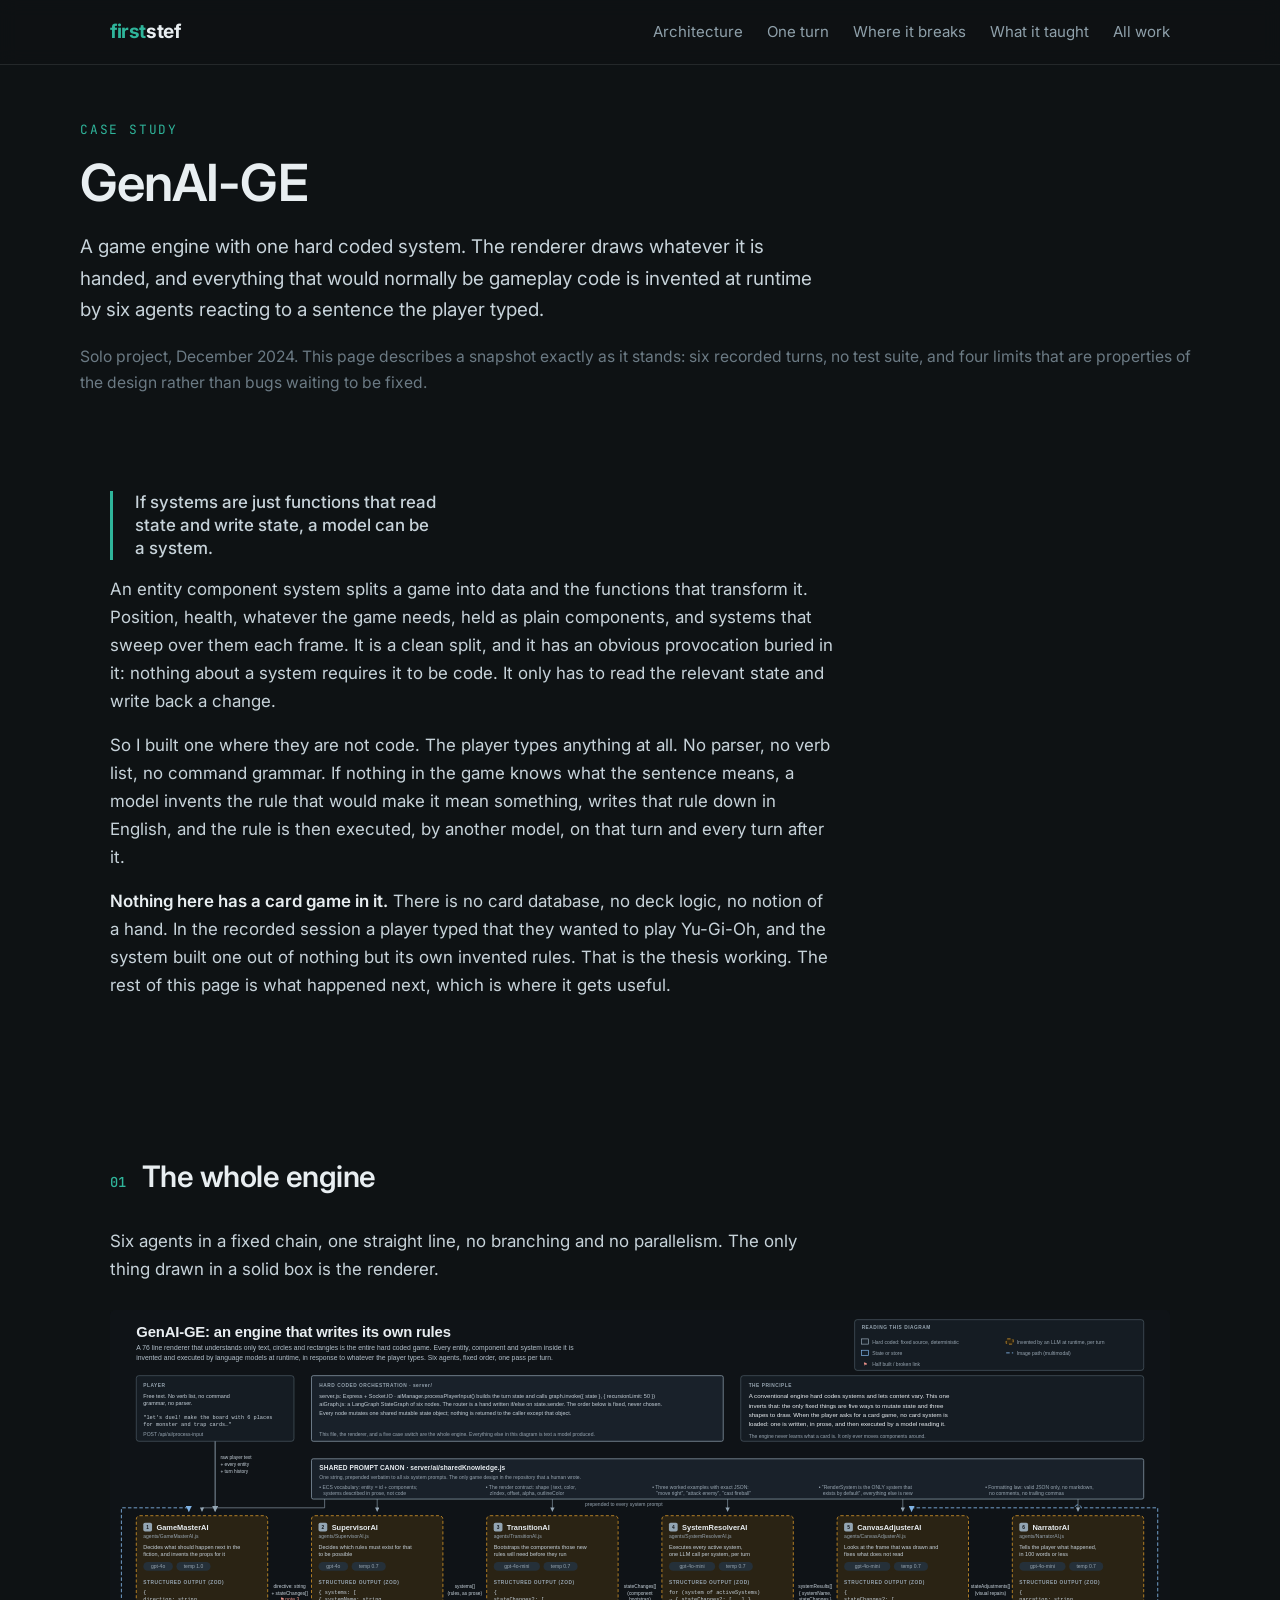
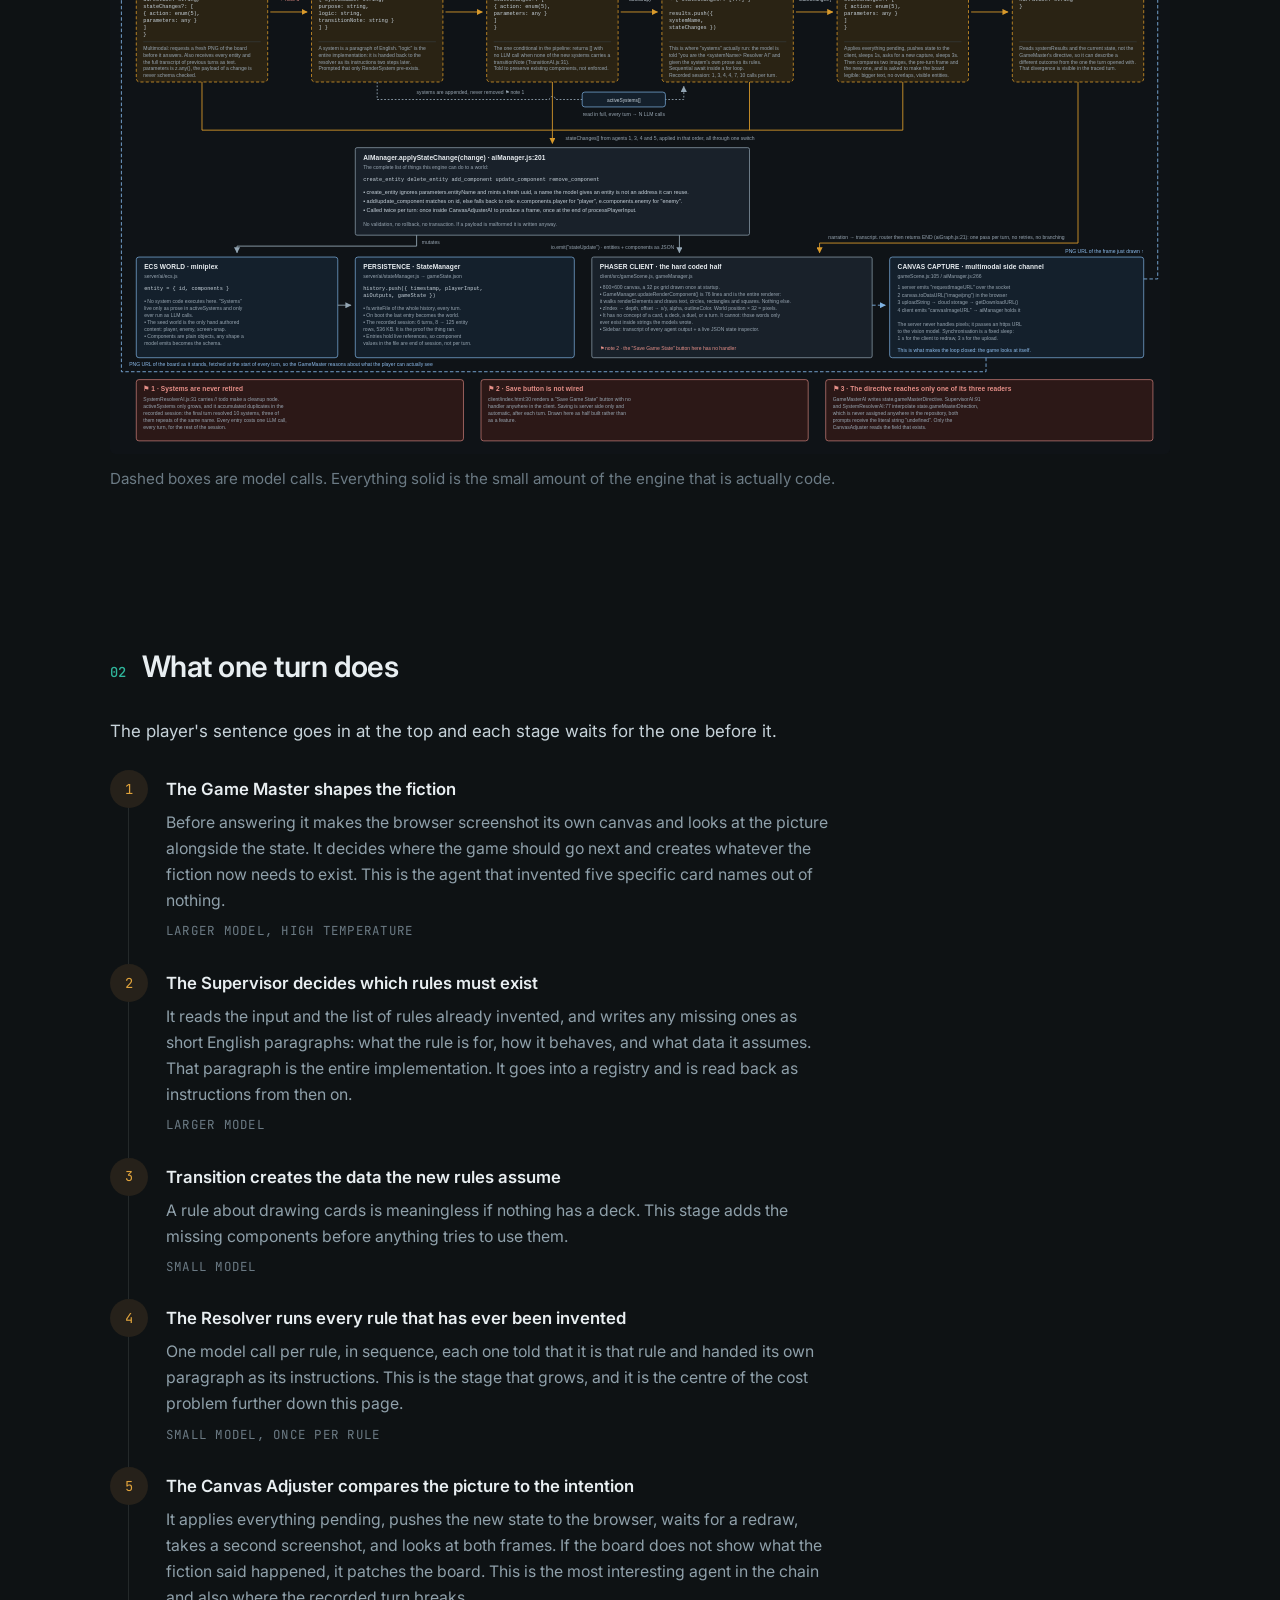
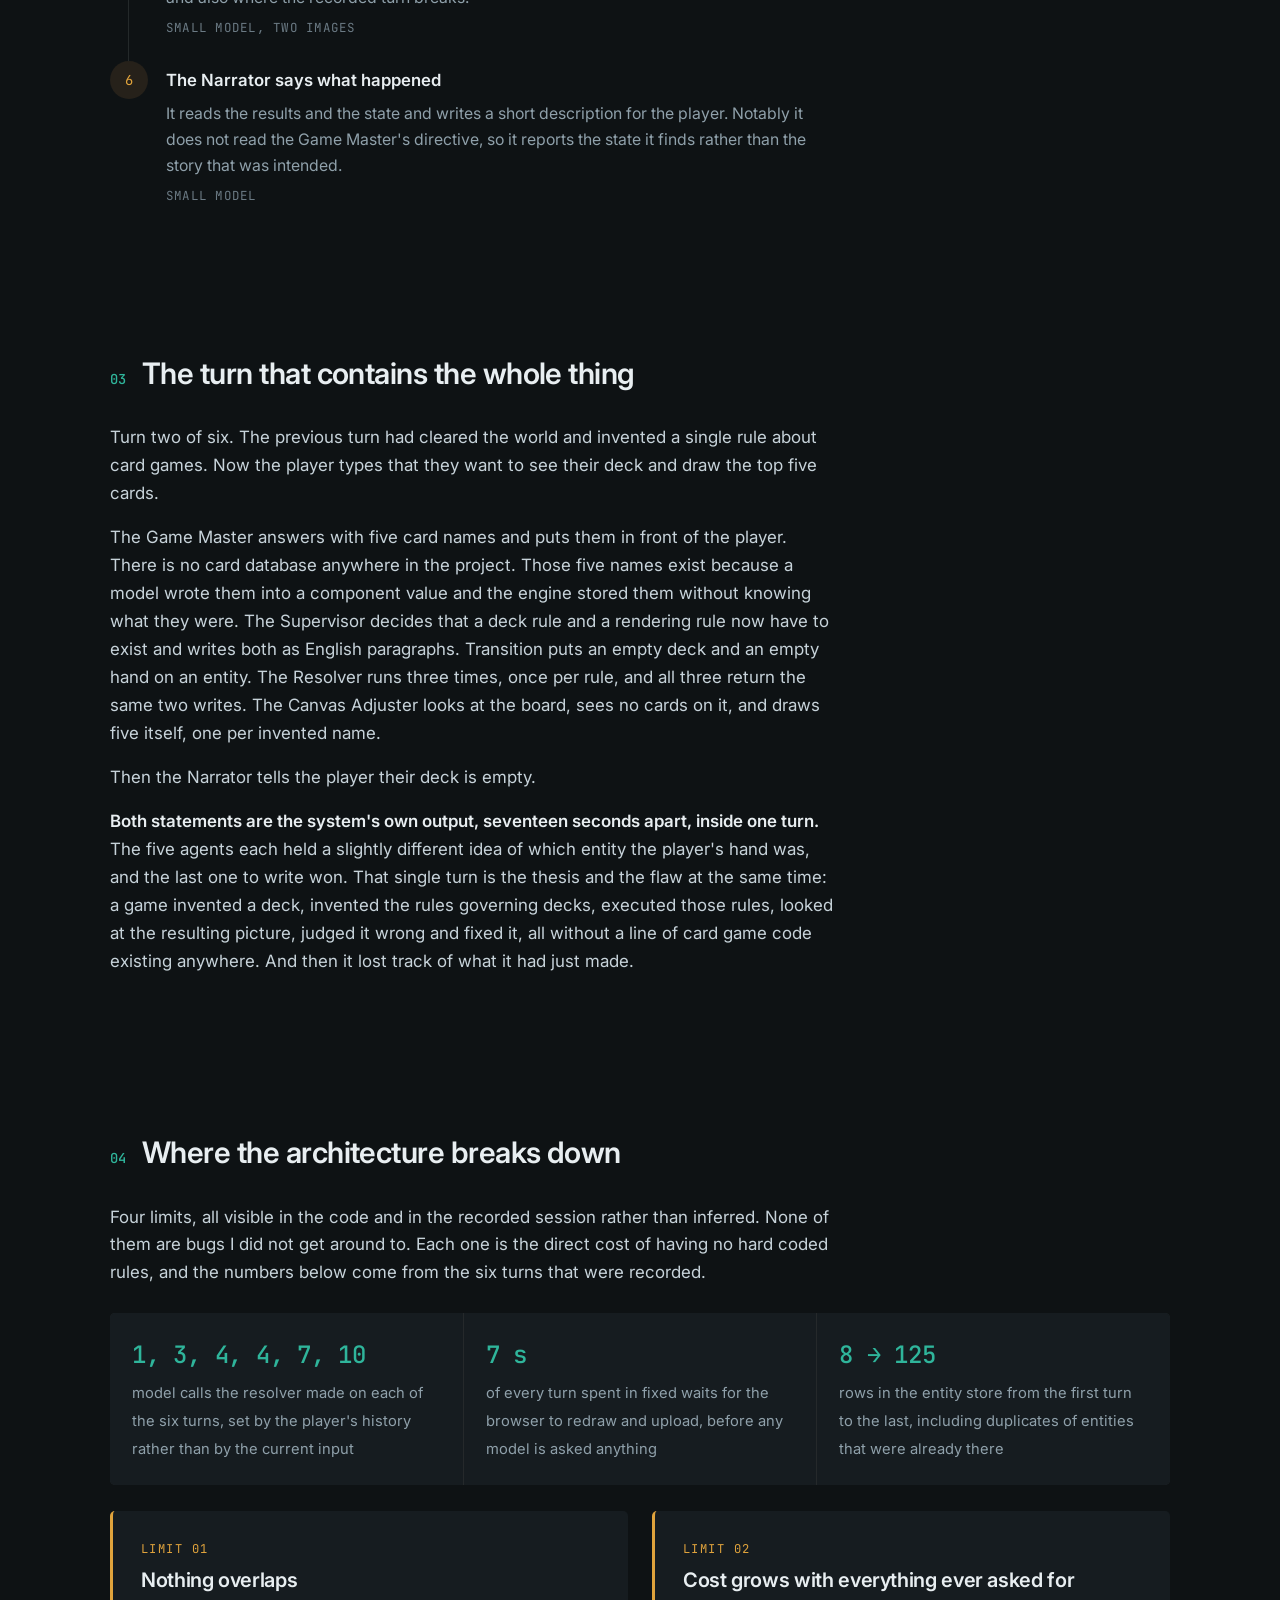
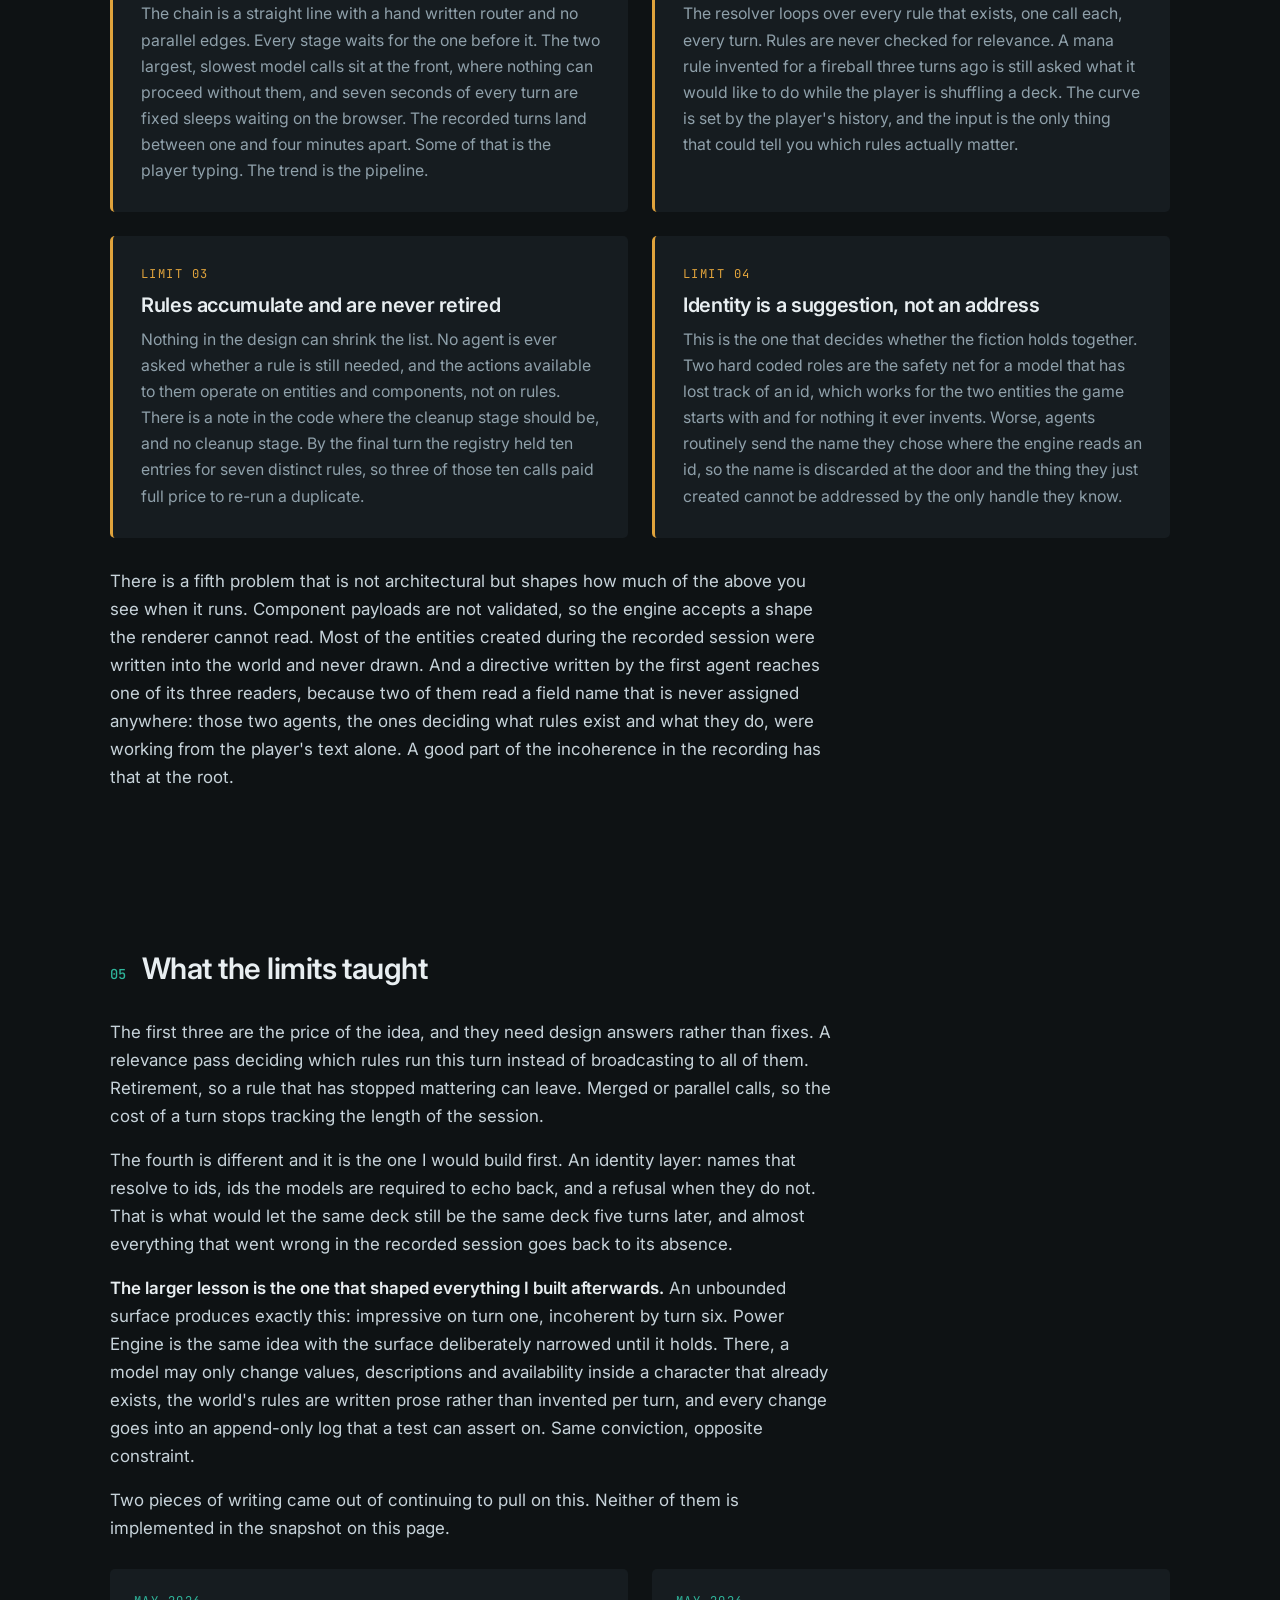
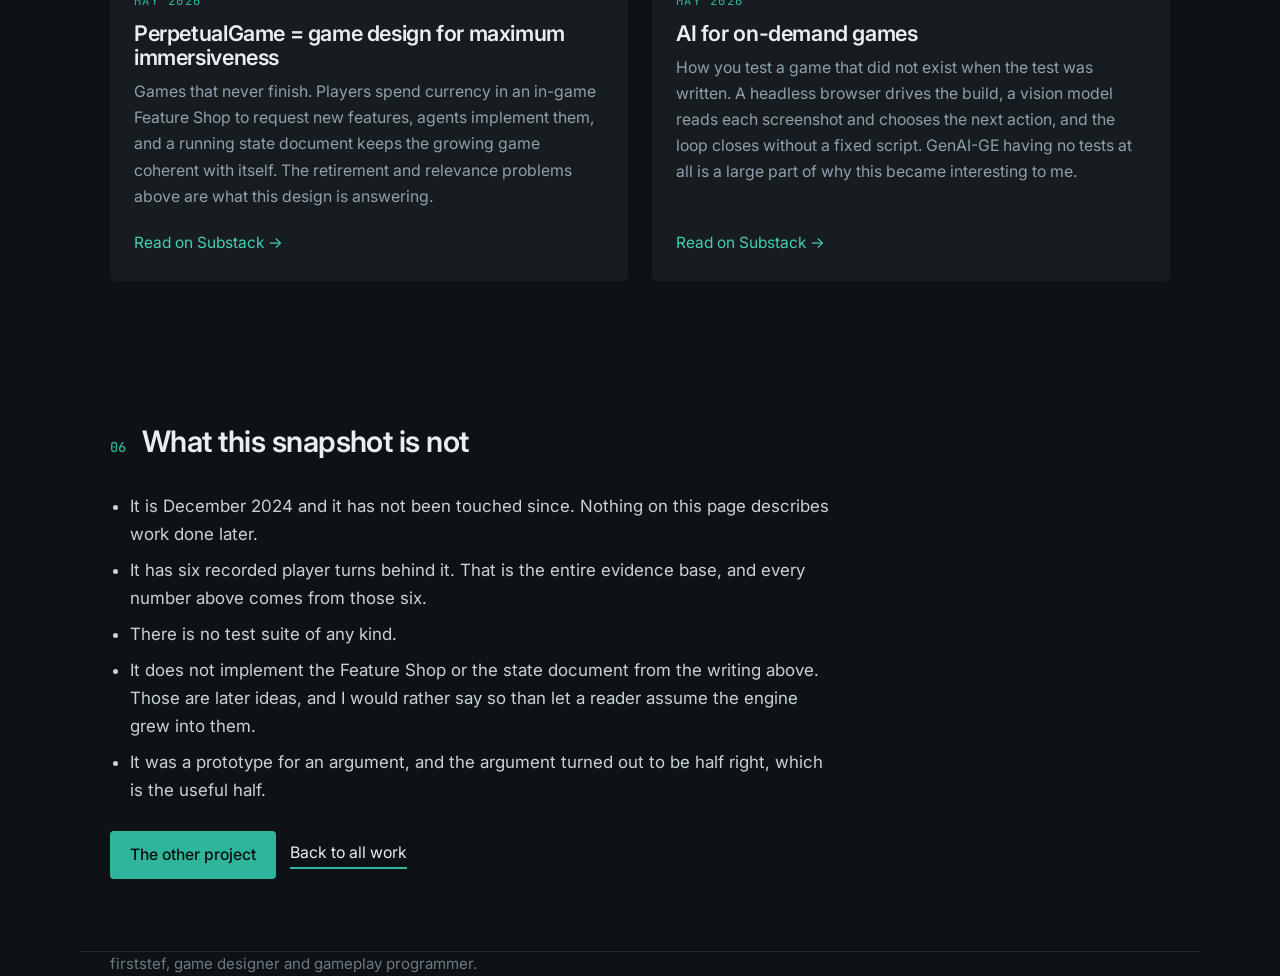
==== genai-ge/index.html @ dba8af65 "Initial commit: LLM and AI game design portfolio Two case studies. Power Engine, a turn-based fighte" ====
<!doctype html>
<html lang="en">
<head>
<meta charset="utf-8">
<meta name="viewport" content="width=device-width, initial-scale=1">
<title>GenAI-GE — an engine that writes its own rules — firststef</title>
<meta name="description" content="GenAI-GE: a 2024 runtime game engine where only rendering is hard coded and six agents invent the rest in response to what the player types. What it did, where it breaks, and what the limits taught.">
<link rel="icon" href="../assets/favicon.svg" type="image/svg+xml">
<link rel="stylesheet" href="../assets/style.css">
</head>
<body>

<div class="topbar">
  <div class="wrap">
    <a class="brand" href="../index.html"><b>first</b>stef</a>
    <nav class="nav">
      <a href="#architecture">Architecture</a>
      <a href="#turn">One turn</a>
      <a href="#limits">Where it breaks</a>
      <a href="#learned">What it taught</a>
      <a href="../index.html">All work</a>
    </nav>
  </div>
</div>

<header class="case-hero wrap">
  <span class="kicker">Case study</span>
  <h1>GenAI-GE</h1>
  <p class="lede">A game engine with one hard coded system. The renderer draws whatever it is handed, and everything that would normally be gameplay code is invented at runtime by six agents reacting to a sentence the player typed.</p>
  <p class="team">Solo project, December 2024. This page describes a snapshot exactly as it stands: six recorded turns, no test suite, and four limits that are properties of the design rather than bugs waiting to be fixed.</p>
</header>

<section id="idea">
  <div class="wrap">
    <div class="prose">
      <p class="lead-q">If systems are just functions that read state and write state, a model can be a system.</p>
      <p>An entity component system splits a game into data and the functions that transform it. Position, health, whatever the game needs, held as plain components, and systems that sweep over them each frame. It is a clean split, and it has an obvious provocation buried in it: nothing about a system requires it to be code. It only has to read the relevant state and write back a change.</p>
      <p>So I built one where they are not code. The player types anything at all. No parser, no verb list, no command grammar. If nothing in the game knows what the sentence means, a model invents the rule that would make it mean something, writes that rule down in English, and the rule is then executed, by another model, on that turn and every turn after it.</p>
      <p><strong>Nothing here has a card game in it.</strong> There is no card database, no deck logic, no notion of a hand. In the recorded session a player typed that they wanted to play Yu-Gi-Oh, and the system built one out of nothing but its own invented rules. That is the thesis working. The rest of this page is what happened next, which is where it gets useful.</p>
    </div>
  </div>
</section>

<section id="architecture">
  <div class="wrap">
    <div class="section-head"><span class="num">01</span><h2>The whole engine</h2></div>
    <div class="prose">
      <p>Six agents in a fixed chain, one straight line, no branching and no parallelism. The only thing drawn in a solid box is the renderer.</p>
    </div>
    <div class="diagram">
      <img src="../assets/img/genai-ge/architecture.svg" alt="Architecture map: the player input entering a six agent chain, the entity store, the renderer, and the two screenshot points">
    </div>
    <p class="diagram-note">Dashed boxes are model calls. Everything solid is the small amount of the engine that is actually code.</p>
  </div>
</section>

<section id="turn">
  <div class="wrap">
    <div class="section-head"><span class="num">02</span><h2>What one turn does</h2></div>
    <div class="prose">
      <p>The player's sentence goes in at the top and each stage waits for the one before it.</p>
    </div>
    <div class="steps" style="max-width:66ch;margin-top:24px;">
      <div class="step llm">
        <div class="n">1</div>
        <div>
          <h4>The Game Master shapes the fiction</h4>
          <p>Before answering it makes the browser screenshot its own canvas and looks at the picture alongside the state. It decides where the game should go next and creates whatever the fiction now needs to exist. This is the agent that invented five specific card names out of nothing.</p>
          <div class="who">Larger model, high temperature</div>
        </div>
      </div>
      <div class="step llm">
        <div class="n">2</div>
        <div>
          <h4>The Supervisor decides which rules must exist</h4>
          <p>It reads the input and the list of rules already invented, and writes any missing ones as short English paragraphs: what the rule is for, how it behaves, and what data it assumes. That paragraph is the entire implementation. It goes into a registry and is read back as instructions from then on.</p>
          <div class="who">Larger model</div>
        </div>
      </div>
      <div class="step llm">
        <div class="n">3</div>
        <div>
          <h4>Transition creates the data the new rules assume</h4>
          <p>A rule about drawing cards is meaningless if nothing has a deck. This stage adds the missing components before anything tries to use them.</p>
          <div class="who">Small model</div>
        </div>
      </div>
      <div class="step llm">
        <div class="n">4</div>
        <div>
          <h4>The Resolver runs every rule that has ever been invented</h4>
          <p>One model call per rule, in sequence, each one told that it is that rule and handed its own paragraph as its instructions. This is the stage that grows, and it is the centre of the cost problem further down this page.</p>
          <div class="who">Small model, once per rule</div>
        </div>
      </div>
      <div class="step llm">
        <div class="n">5</div>
        <div>
          <h4>The Canvas Adjuster compares the picture to the intention</h4>
          <p>It applies everything pending, pushes the new state to the browser, waits for a redraw, takes a second screenshot, and looks at both frames. If the board does not show what the fiction said happened, it patches the board. This is the most interesting agent in the chain and also where the recorded turn breaks.</p>
          <div class="who">Small model, two images</div>
        </div>
      </div>
      <div class="step llm">
        <div class="n">6</div>
        <div>
          <h4>The Narrator says what happened</h4>
          <p>It reads the results and the state and writes a short description for the player. Notably it does not read the Game Master's directive, so it reports the state it finds rather than the story that was intended.</p>
          <div class="who">Small model</div>
        </div>
      </div>
    </div>
  </div>
</section>

<section id="onestep">
  <div class="wrap">
    <div class="section-head"><span class="num">03</span><h2>The turn that contains the whole thing</h2></div>
    <div class="prose">
      <p>Turn two of six. The previous turn had cleared the world and invented a single rule about card games. Now the player types that they want to see their deck and draw the top five cards.</p>
      <p>The Game Master answers with five card names and puts them in front of the player. There is no card database anywhere in the project. Those five names exist because a model wrote them into a component value and the engine stored them without knowing what they were. The Supervisor decides that a deck rule and a rendering rule now have to exist and writes both as English paragraphs. Transition puts an empty deck and an empty hand on an entity. The Resolver runs three times, once per rule, and all three return the same two writes. The Canvas Adjuster looks at the board, sees no cards on it, and draws five itself, one per invented name.</p>
      <p>Then the Narrator tells the player their deck is empty.</p>
      <p><strong>Both statements are the system's own output, seventeen seconds apart, inside one turn.</strong> The five agents each held a slightly different idea of which entity the player's hand was, and the last one to write won. That single turn is the thesis and the flaw at the same time: a game invented a deck, invented the rules governing decks, executed those rules, looked at the resulting picture, judged it wrong and fixed it, all without a line of card game code existing anywhere. And then it lost track of what it had just made.</p>
    </div>
  </div>
</section>

<section id="limits">
  <div class="wrap">
    <div class="section-head"><span class="num">04</span><h2>Where the architecture breaks down</h2></div>
    <div class="prose">
      <p>Four limits, all visible in the code and in the recorded session rather than inferred. None of them are bugs I did not get around to. Each one is the direct cost of having no hard coded rules, and the numbers below come from the six turns that were recorded.</p>
    </div>
    <div class="facts">
      <div class="fact"><b>1, 3, 4, 4, 7, 10</b><span>model calls the resolver made on each of the six turns, set by the player's history rather than by the current input</span></div>
      <div class="fact"><b>7 s</b><span>of every turn spent in fixed waits for the browser to redraw and upload, before any model is asked anything</span></div>
      <div class="fact"><b>8 → 125</b><span>rows in the entity store from the first turn to the last, including duplicates of entities that were already there</span></div>
    </div>
    <div class="grid cols-2" style="margin-top:26px;">
      <article class="panel limit">
        <div class="tag">Limit 01</div>
        <h3>Nothing overlaps</h3>
        <p>The chain is a straight line with a hand written router and no parallel edges. Every stage waits for the one before it. The two largest, slowest model calls sit at the front, where nothing can proceed without them, and seven seconds of every turn are fixed sleeps waiting on the browser. The recorded turns land between one and four minutes apart. Some of that is the player typing. The trend is the pipeline.</p>
      </article>
      <article class="panel limit">
        <div class="tag">Limit 02</div>
        <h3>Cost grows with everything ever asked for</h3>
        <p>The resolver loops over every rule that exists, one call each, every turn. Rules are never checked for relevance. A mana rule invented for a fireball three turns ago is still asked what it would like to do while the player is shuffling a deck. The curve is set by the player's history, and the input is the only thing that could tell you which rules actually matter.</p>
      </article>
      <article class="panel limit">
        <div class="tag">Limit 03</div>
        <h3>Rules accumulate and are never retired</h3>
        <p>Nothing in the design can shrink the list. No agent is ever asked whether a rule is still needed, and the actions available to them operate on entities and components, not on rules. There is a note in the code where the cleanup stage should be, and no cleanup stage. By the final turn the registry held ten entries for seven distinct rules, so three of those ten calls paid full price to re-run a duplicate.</p>
      </article>
      <article class="panel limit">
        <div class="tag">Limit 04</div>
        <h3>Identity is a suggestion, not an address</h3>
        <p>This is the one that decides whether the fiction holds together. Two hard coded roles are the safety net for a model that has lost track of an id, which works for the two entities the game starts with and for nothing it ever invents. Worse, agents routinely send the name they chose where the engine reads an id, so the name is discarded at the door and the thing they just created cannot be addressed by the only handle they know.</p>
      </article>
    </div>
    <div class="prose" style="margin-top:30px;">
      <p>There is a fifth problem that is not architectural but shapes how much of the above you see when it runs. Component payloads are not validated, so the engine accepts a shape the renderer cannot read. Most of the entities created during the recorded session were written into the world and never drawn. And a directive written by the first agent reaches one of its three readers, because two of them read a field name that is never assigned anywhere: those two agents, the ones deciding what rules exist and what they do, were working from the player's text alone. A good part of the incoherence in the recording has that at the root.</p>
    </div>
  </div>
</section>

<section id="learned">
  <div class="wrap">
    <div class="section-head"><span class="num">05</span><h2>What the limits taught</h2></div>
    <div class="prose">
      <p>The first three are the price of the idea, and they need design answers rather than fixes. A relevance pass deciding which rules run this turn instead of broadcasting to all of them. Retirement, so a rule that has stopped mattering can leave. Merged or parallel calls, so the cost of a turn stops tracking the length of the session.</p>
      <p>The fourth is different and it is the one I would build first. An identity layer: names that resolve to ids, ids the models are required to echo back, and a refusal when they do not. That is what would let the same deck still be the same deck five turns later, and almost everything that went wrong in the recorded session goes back to its absence.</p>
      <p><strong>The larger lesson is the one that shaped everything I built afterwards.</strong> An unbounded surface produces exactly this: impressive on turn one, incoherent by turn six. Power Engine is the same idea with the surface deliberately narrowed until it holds. There, a model may only change values, descriptions and availability inside a character that already exists, the world's rules are written prose rather than invented per turn, and every change goes into an append-only log that a test can assert on. Same conviction, opposite constraint.</p>
      <p>Two pieces of writing came out of continuing to pull on this. Neither of them is implemented in the snapshot on this page.</p>
    </div>
    <div class="grid cols-2" style="margin-top:26px;">
      <article class="card">
        <div class="body">
          <div class="tag">May 2026</div>
          <h3>PerpetualGame = game design for maximum immersiveness</h3>
          <p>Games that never finish. Players spend currency in an in-game Feature Shop to request new features, agents implement them, and a running state document keeps the growing game coherent with itself. The retirement and relevance problems above are what this design is answering.</p>
          <a class="go" href="https://stefanpetrovici.substack.com/p/perpetualgame-game-design-for-maximum" target="_blank" rel="noopener">Read on Substack</a>
        </div>
      </article>
      <article class="card">
        <div class="body">
          <div class="tag">May 2026</div>
          <h3>AI for on-demand games</h3>
          <p>How you test a game that did not exist when the test was written. A headless browser drives the build, a vision model reads each screenshot and chooses the next action, and the loop closes without a fixed script. GenAI-GE having no tests at all is a large part of why this became interesting to me.</p>
          <a class="go" href="https://stefanpetrovici.substack.com/p/ai-for-on-demand-games" target="_blank" rel="noopener">Read on Substack</a>
        </div>
      </article>
    </div>
  </div>
</section>

<section id="scope">
  <div class="wrap">
    <div class="section-head"><span class="num">06</span><h2>What this snapshot is not</h2></div>
    <div class="prose">
      <ul>
        <li>It is December 2024 and it has not been touched since. Nothing on this page describes work done later.</li>
        <li>It has six recorded player turns behind it. That is the entire evidence base, and every number above comes from those six.</li>
        <li>There is no test suite of any kind.</li>
        <li>It does not implement the Feature Shop or the state document from the writing above. Those are later ideas, and I would rather say so than let a reader assume the engine grew into them.</li>
        <li>It was a prototype for an argument, and the argument turned out to be half right, which is the useful half.</li>
      </ul>
      <div class="cta" style="margin-top:26px;">
        <a class="btn" href="../power-engine/index.html">The other project</a>
        <a class="link" href="../index.html">Back to all work</a>
      </div>
    </div>
  </div>
</section>

<footer class="wrap">
  firststef, game designer and gameplay programmer.
</footer>

</body>
</html>
---- assets/style.css ----
/* firststef — LLM and AI game design portfolio
   cool graphite, one signal-teal accent, amber reserved for limits. sans headings,
   monospace for anything mechanical. same structure as the narrative portfolio, cold instead of warm. */
@import url('https://fonts.googleapis.com/css2?family=Inter:wght@400;500;600;700&family=JetBrains+Mono:wght@400;500&display=swap');

:root{
  --bg:#0e1214;          /* cold near-black */
  --bg-2:#161c20;        /* panel */
  --bg-3:#1e262b;        /* raised panel / secondary button */
  --ink:#e8eef1;
  --ink-2:#c7d3da;
  --muted:#8fa0aa;
  --faint:#6b7a84;
  --accent:#2fb59b;      /* signal teal */
  --accent-2:#45cfb4;
  --amber:#e0a33c;       /* limits and costs only */
  --hair:rgba(232,238,241,.10);
  --shadow:0 22px 60px rgba(0,0,0,.55);
  --maxw:1120px;
  --mono:'JetBrains Mono',Consolas,'Cascadia Mono',monospace;
}

*{box-sizing:border-box;}
html{scroll-behavior:smooth;}
body{
  margin:0;background:var(--bg);color:var(--ink);
  font-family:Inter,'Segoe UI','Helvetica Neue',Arial,sans-serif;
  font-size:1.06rem;line-height:1.65;
  -webkit-font-smoothing:antialiased;
}
img{max-width:100%;display:block;}
a{color:var(--accent-2);text-decoration:none;transition:color .15s;}
a:hover{color:#6fe3cb;}
h1,h2,h3{font-weight:600;line-height:1.12;letter-spacing:-.018em;margin:0;}
.kicker{font-family:var(--mono);font-size:.8rem;letter-spacing:.14em;text-transform:uppercase;color:var(--accent);}
.wrap{max-width:var(--maxw);margin:0 auto;padding:0 30px;}
section{padding:72px 0;}
code,.mono{font-family:var(--mono);font-size:.9em;color:var(--ink-2);}

/* top bar */
.topbar{position:sticky;top:0;z-index:20;background:rgba(14,18,20,.86);backdrop-filter:blur(9px);
  border-bottom:1px solid var(--hair);}
.topbar .wrap{display:flex;align-items:center;gap:24px;height:64px;}
.brand{font-weight:700;font-size:1.2rem;letter-spacing:-.02em;color:var(--ink);}
.brand b{color:var(--accent);font-weight:700;}
.nav{margin-left:auto;display:flex;gap:24px;}
.nav a{font-size:.94rem;color:var(--muted);}
.nav a:hover{color:var(--accent-2);}

/* hero */
.hero{padding:92px 0 74px;}
.hero .kicker{margin-bottom:22px;display:block;}
.hero h1{font-size:clamp(2.5rem,5.4vw,4rem);font-weight:600;max-width:19ch;color:var(--ink);}
.hero h1 em{font-style:normal;color:var(--accent);}
.hero .lede{font-size:1.2rem;color:var(--ink-2);max-width:58ch;margin:26px 0 34px;}
.cta{display:flex;gap:14px;flex-wrap:wrap;align-items:center;}

/* buttons */
.btn{font-size:.98rem;font-weight:500;padding:11px 20px;border-radius:4px;
  background:var(--accent);color:#07100e;display:inline-block;transition:background .15s;}
.btn:hover{background:var(--accent-2);color:#07100e;}
.btn.sub{background:var(--bg-3);color:var(--ink);}
.btn.sub:hover{background:#28333a;color:var(--ink);}
.link{font-size:.99rem;color:var(--ink);border-bottom:2px solid var(--accent);padding-bottom:1px;}
.link:hover{color:var(--accent-2);}

/* section headings */
.section-head{display:flex;align-items:baseline;gap:16px;margin-bottom:34px;}
.section-head .num{font-family:var(--mono);color:var(--accent);font-size:.86rem;font-weight:500;}
.section-head h2{font-size:1.85rem;color:var(--ink);}

/* cards */
.grid{display:grid;gap:24px;}
.grid.cols-3{grid-template-columns:repeat(3,1fr);}
.grid.cols-2{grid-template-columns:repeat(2,1fr);}
.card{background:var(--bg-2);border-radius:5px;overflow:hidden;display:flex;flex-direction:column;
  transition:transform .18s ease, box-shadow .18s ease;}
.card:hover{transform:translateY(-4px);box-shadow:var(--shadow);}
.card .thumb{aspect-ratio:16/10;overflow:hidden;background:#070a0b;}
.card .thumb img{width:100%;height:100%;object-fit:cover;object-position:top center;}
.card .body{padding:22px 24px 26px;display:flex;flex-direction:column;flex:1;}
.card .tag{font-family:var(--mono);font-size:.76rem;letter-spacing:.12em;text-transform:uppercase;
  color:var(--accent);margin-bottom:10px;}
.card h3{font-size:1.35rem;color:var(--ink);margin-bottom:10px;}
.card p{font-size:.99rem;color:var(--muted);margin:0 0 20px;flex:1;}
.card .go{font-size:.97rem;color:var(--accent-2);}
.card .go::after{content:" \2192";}

/* feature block */
.feature{display:grid;grid-template-columns:1.02fr .98fr;gap:44px;align-items:center;
  background:var(--bg-2);border-radius:6px;padding:38px;}
.feature .ft-body .kicker{margin-bottom:12px;display:block;}
.feature .ft-body h3{font-size:1.6rem;color:var(--ink);margin:6px 0 14px;}
.feature .ft-body .ft-lead{color:var(--ink-2);font-size:1.14rem;margin:4px 0 14px;}
.feature .ft-body p{color:var(--muted);margin:0 0 15px;font-size:1.02rem;}
.feature .ft-media img{border-radius:4px;box-shadow:var(--shadow);}
.pill-row{display:flex;flex-wrap:wrap;gap:9px;margin:20px 0 24px;}
.pill{font-size:.88rem;color:var(--ink-2);background:var(--bg-3);padding:6px 13px;border-radius:20px;}
.pill b{color:var(--accent-2);font-weight:600;}
.ft-note{font-size:.9rem;color:var(--faint);margin-top:12px;}

/* split */
.split{display:grid;grid-template-columns:1fr 1fr;gap:44px;align-items:center;}
.split .media{display:flex;flex-direction:column;gap:16px;}
.split .media img{border-radius:4px;box-shadow:var(--shadow);}
.split h3{font-size:1.6rem;color:var(--ink);margin-bottom:14px;}
.split p{color:var(--muted);margin:0 0 20px;font-size:1.02rem;}

/* panels */
.panel{background:var(--bg-2);padding:28px 28px;border-radius:5px;}
.panel .tag{font-family:var(--mono);font-size:.76rem;letter-spacing:.12em;text-transform:uppercase;
  color:var(--accent);margin-bottom:10px;}
.panel h3{font-size:1.25rem;color:var(--ink);margin-bottom:10px;}
.panel p{margin:0;color:var(--muted);font-size:.99rem;}
.panel.limit{border-left:3px solid var(--amber);}
.panel.limit .tag{color:var(--amber);}

/* step flow: the pipeline, drawn without code */
.steps{display:grid;gap:0;margin:8px 0 6px;}
.step{display:grid;grid-template-columns:38px 1fr;gap:18px;padding:0 0 22px;position:relative;}
.step:last-child{padding-bottom:0;}
.step::before{content:"";position:absolute;left:18px;top:34px;bottom:0;width:1px;background:var(--hair);}
.step:last-child::before{display:none;}
.step .n{width:38px;height:38px;border-radius:50%;background:var(--bg-3);color:var(--accent);
  font-family:var(--mono);font-size:.86rem;display:flex;align-items:center;justify-content:center;
  position:relative;z-index:1;}
.step.llm .n{background:#26211a;color:var(--amber);}
.step h4{font-size:1.05rem;font-weight:600;color:var(--ink);margin:6px 0 6px;}
.step p{margin:0;color:var(--muted);font-size:.99rem;}
.step .who{font-family:var(--mono);font-size:.78rem;letter-spacing:.1em;text-transform:uppercase;
  color:var(--faint);margin-top:7px;}

/* data list, for measured numbers */
.facts{display:grid;grid-template-columns:repeat(3,1fr);gap:1px;background:var(--hair);
  border-radius:5px;overflow:hidden;margin:26px 0 0;}
.fact{background:var(--bg-2);padding:22px 22px;}
.fact b{display:block;font-family:var(--mono);font-size:1.5rem;font-weight:500;color:var(--accent);
  letter-spacing:-.01em;margin-bottom:4px;}
.fact span{font-size:.92rem;color:var(--muted);}

/* contact */
.contact{background:var(--bg-2);}
.contact .wrap{padding:74px 30px;}
.contact .kicker{display:block;margin-bottom:14px;}
.contact h2{font-size:2rem;color:var(--ink);max-width:24ch;margin-bottom:10px;}
.contact p{color:var(--muted);max-width:50ch;margin:0 0 28px;}
.contact .cta a{font-size:1.15rem;font-weight:500;color:var(--ink);
  border-bottom:2px solid var(--accent);padding-bottom:2px;margin-right:26px;}
.contact .cta a:hover{color:var(--accent-2);}

footer{padding:30px 0 46px;color:var(--faint);font-size:.94rem;border-top:1px solid var(--hair);margin-top:20px;}

/* viewer page */
.vbar{position:sticky;top:0;z-index:10;display:flex;align-items:center;gap:20px;
  height:62px;padding:0 26px;background:var(--bg-2);}
.vbar .vtitle{color:var(--ink-2);font-size:.98rem;}
.vbar .vspace{margin-left:auto;}
.vframe{display:block;width:100%;height:calc(100vh - 62px);border:0;background:#2c3237;}
body.vpage{overflow:hidden;height:100vh;}
.vfallback{padding:60px 26px;text-align:center;color:var(--muted);}

/* case study page */
.case-hero{padding:54px 0 8px;}
.case-hero .kicker{display:block;margin-bottom:14px;}
.case-hero h1{font-size:clamp(2.2rem,4.6vw,3.2rem);color:var(--ink);}
.case-hero .lede{font-size:1.18rem;color:var(--ink-2);max-width:62ch;margin-top:20px;}
.case-hero .team{color:var(--faint);margin-top:14px;font-size:.98rem;}
.prose{max-width:66ch;}
.prose p{color:var(--ink-2);margin:0 0 16px;font-size:1.06rem;}
.prose strong{color:var(--ink);font-weight:600;}
.prose ul{padding-left:20px;margin:0 0 16px;color:var(--ink-2);}
.prose li{margin:8px 0;}
.lead-q{font-size:1.4rem;line-height:1.36;font-weight:500;color:var(--ink);
  border-left:3px solid var(--accent);padding-left:22px;margin:0 0 26px;max-width:30ch;}
.doc-figure{margin:26px 0 0;display:block;}
.doc-figure img{width:100%;border-radius:4px;box-shadow:var(--shadow);}
.doc-figure figcaption{color:var(--faint);font-size:.95rem;margin-top:12px;}
.shots{display:flex;flex-direction:column;gap:26px;margin-top:8px;}
.shots figure{margin:0;}
.shots img{width:100%;border-radius:4px;box-shadow:var(--shadow);}
.shots figcaption{color:var(--faint);font-size:.95rem;margin-top:10px;max-width:76ch;}
.shots figcaption b{color:var(--ink-2);font-weight:600;}

/* wide diagram figure, scrolls on narrow screens */
.diagram{margin:26px 0 0;background:#0f1317;border-radius:5px;overflow-x:auto;}
.diagram img{min-width:900px;width:100%;border-radius:5px;}
.diagram-note{color:var(--faint);font-size:.95rem;margin-top:12px;}

/* resume thumbnail card */
.resume-media{align-items:flex-start;}
.doc-thumb{display:block;max-width:320px;border-radius:6px;overflow:hidden;background:#070a0b;
  box-shadow:var(--shadow);transition:transform .18s ease;}
.doc-thumb:hover{transform:translateY(-4px);}
.doc-thumb img{width:100%;display:block;border-radius:0;box-shadow:none;}

@media (max-width:840px){
  body{font-size:1.02rem;}
  .nav{display:none;}
  .grid.cols-3,.grid.cols-2{grid-template-columns:1fr;}
  .feature,.split{grid-template-columns:1fr;}
  .feature{padding:24px;}
  .feature .ft-media{order:-1;}
  .facts{grid-template-columns:1fr;}
}
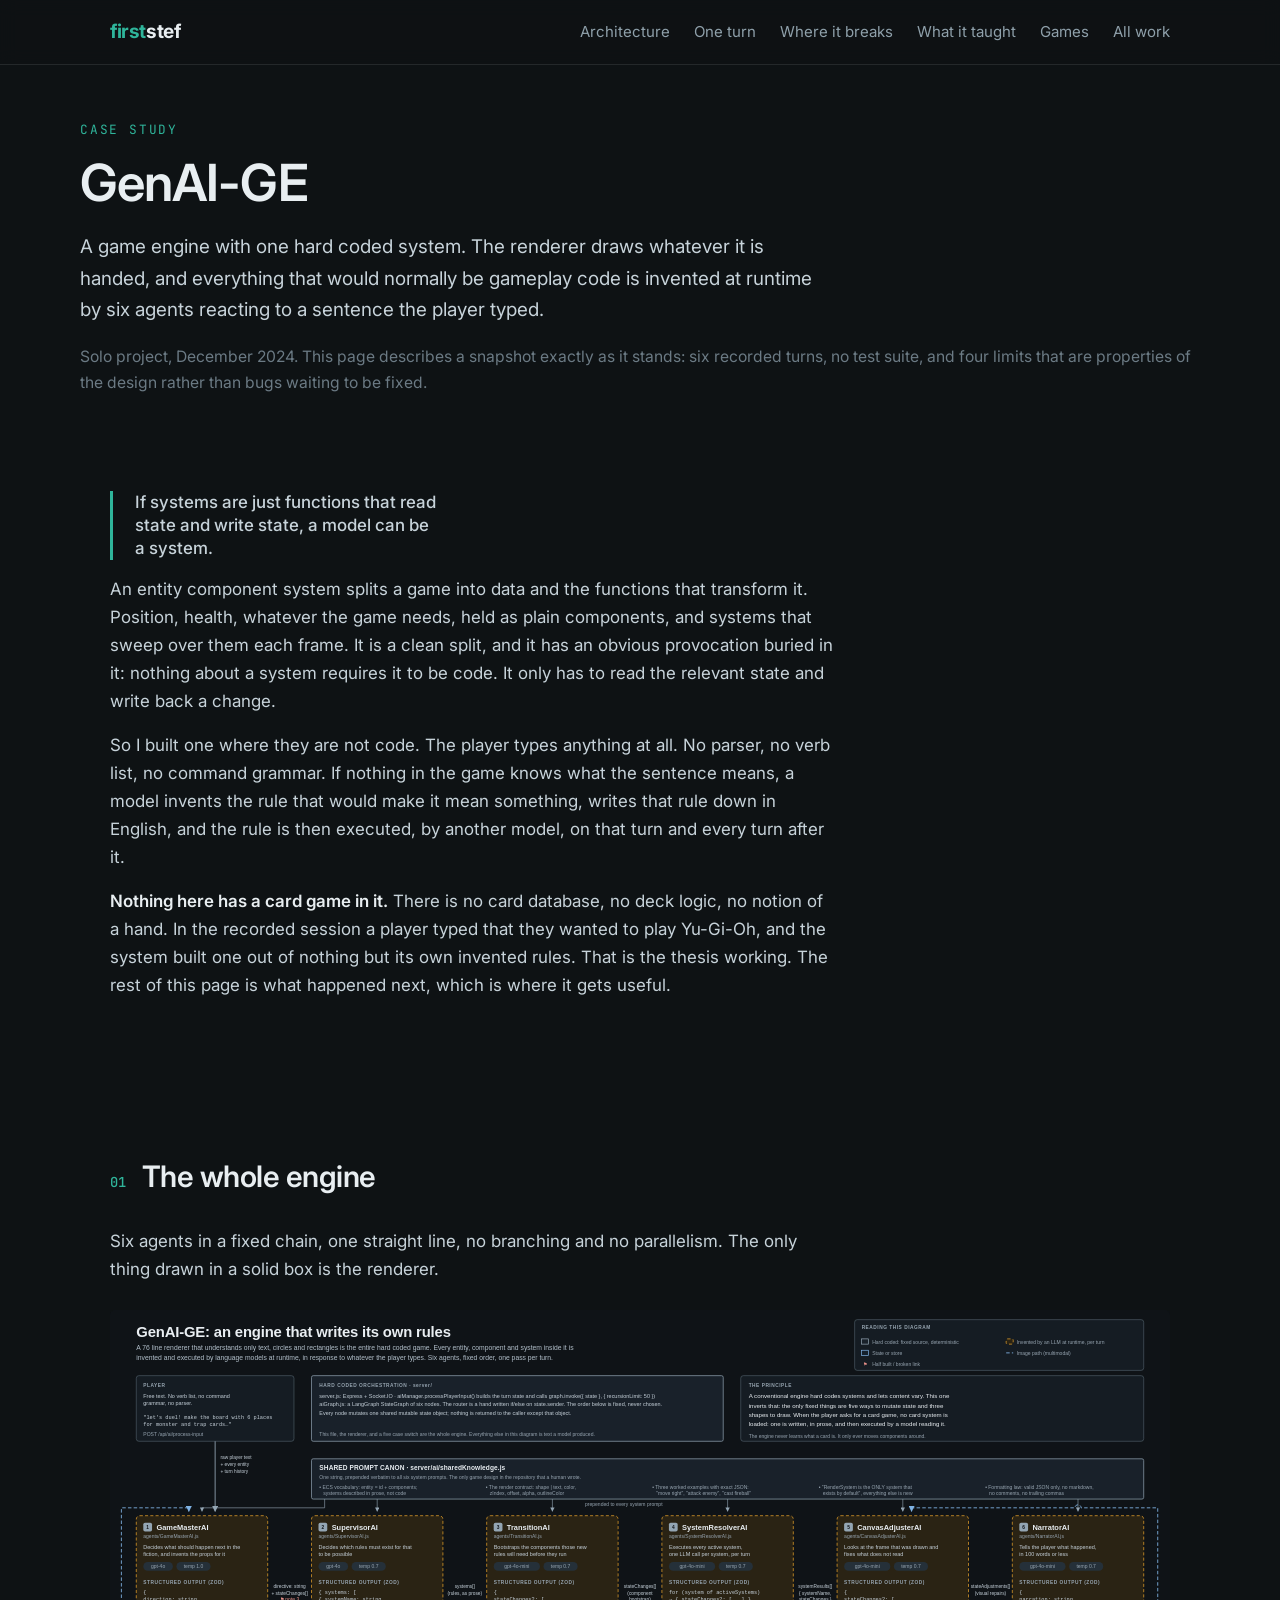
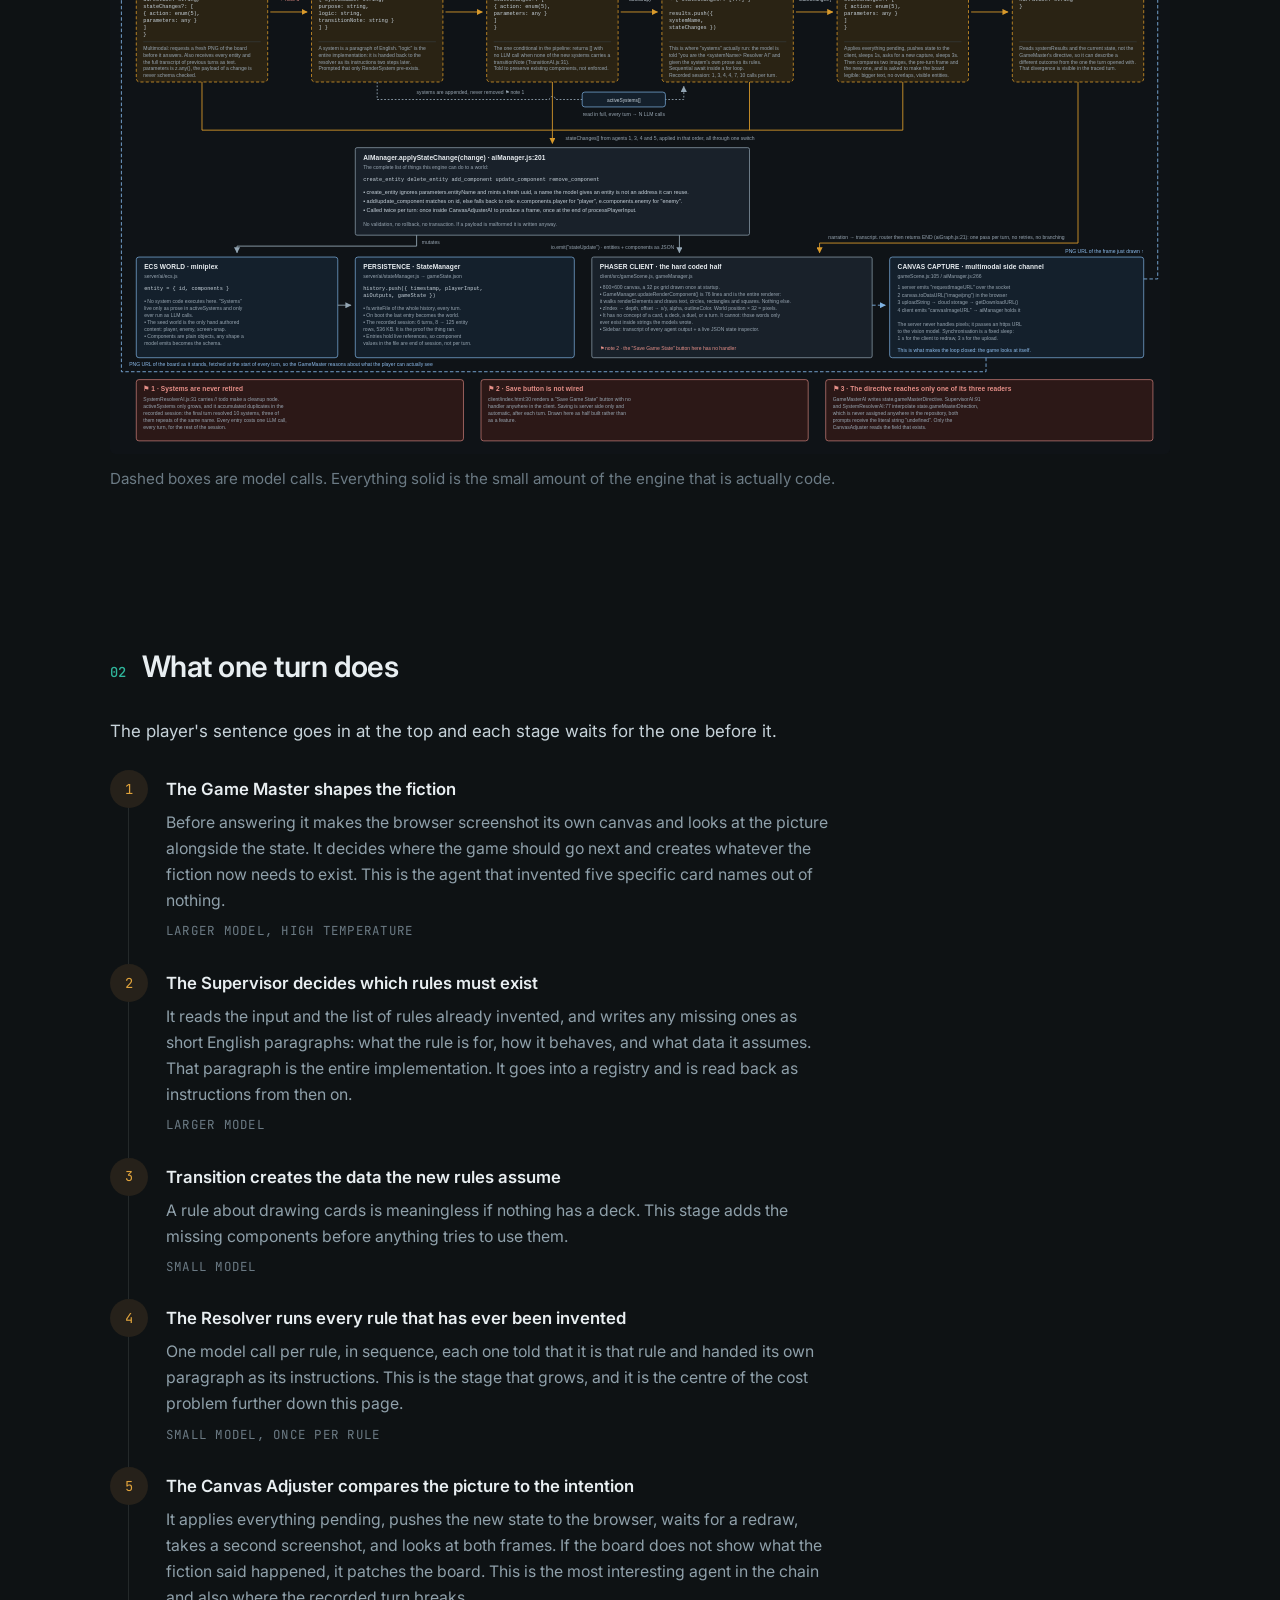
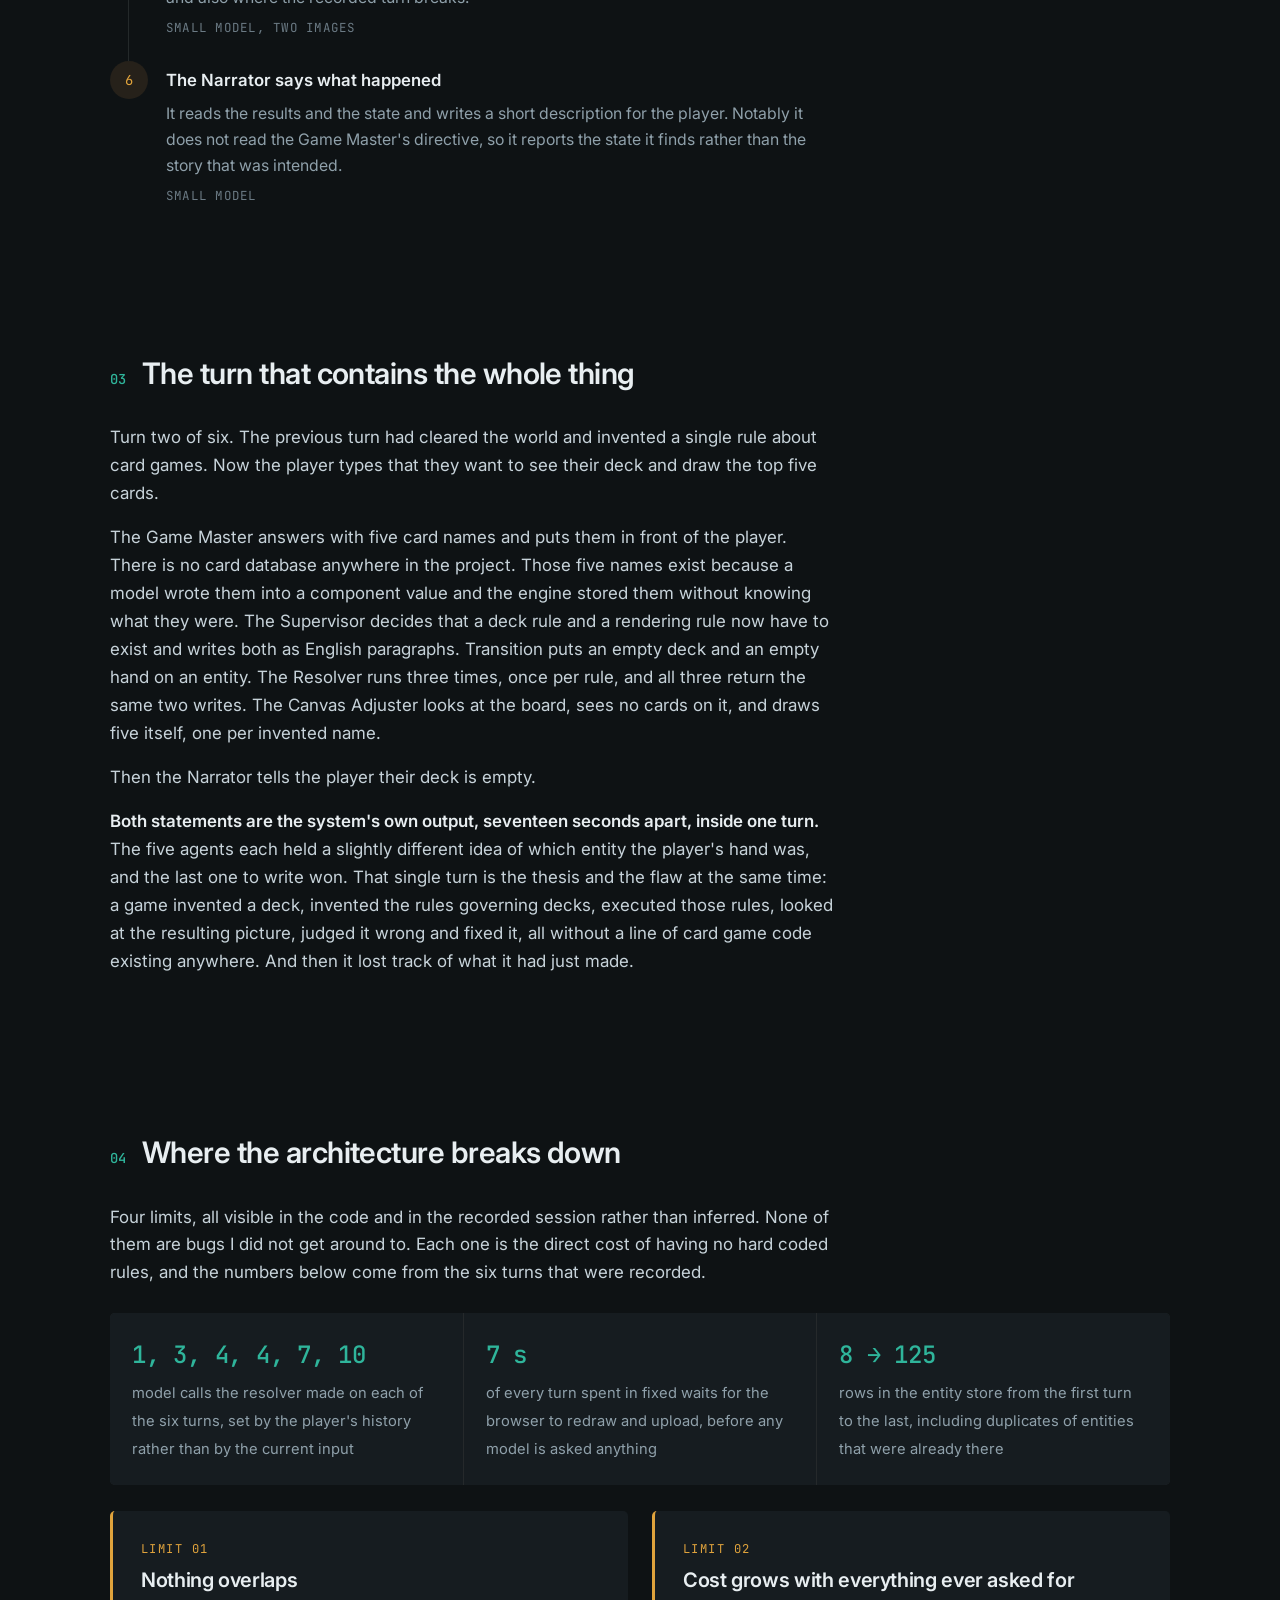
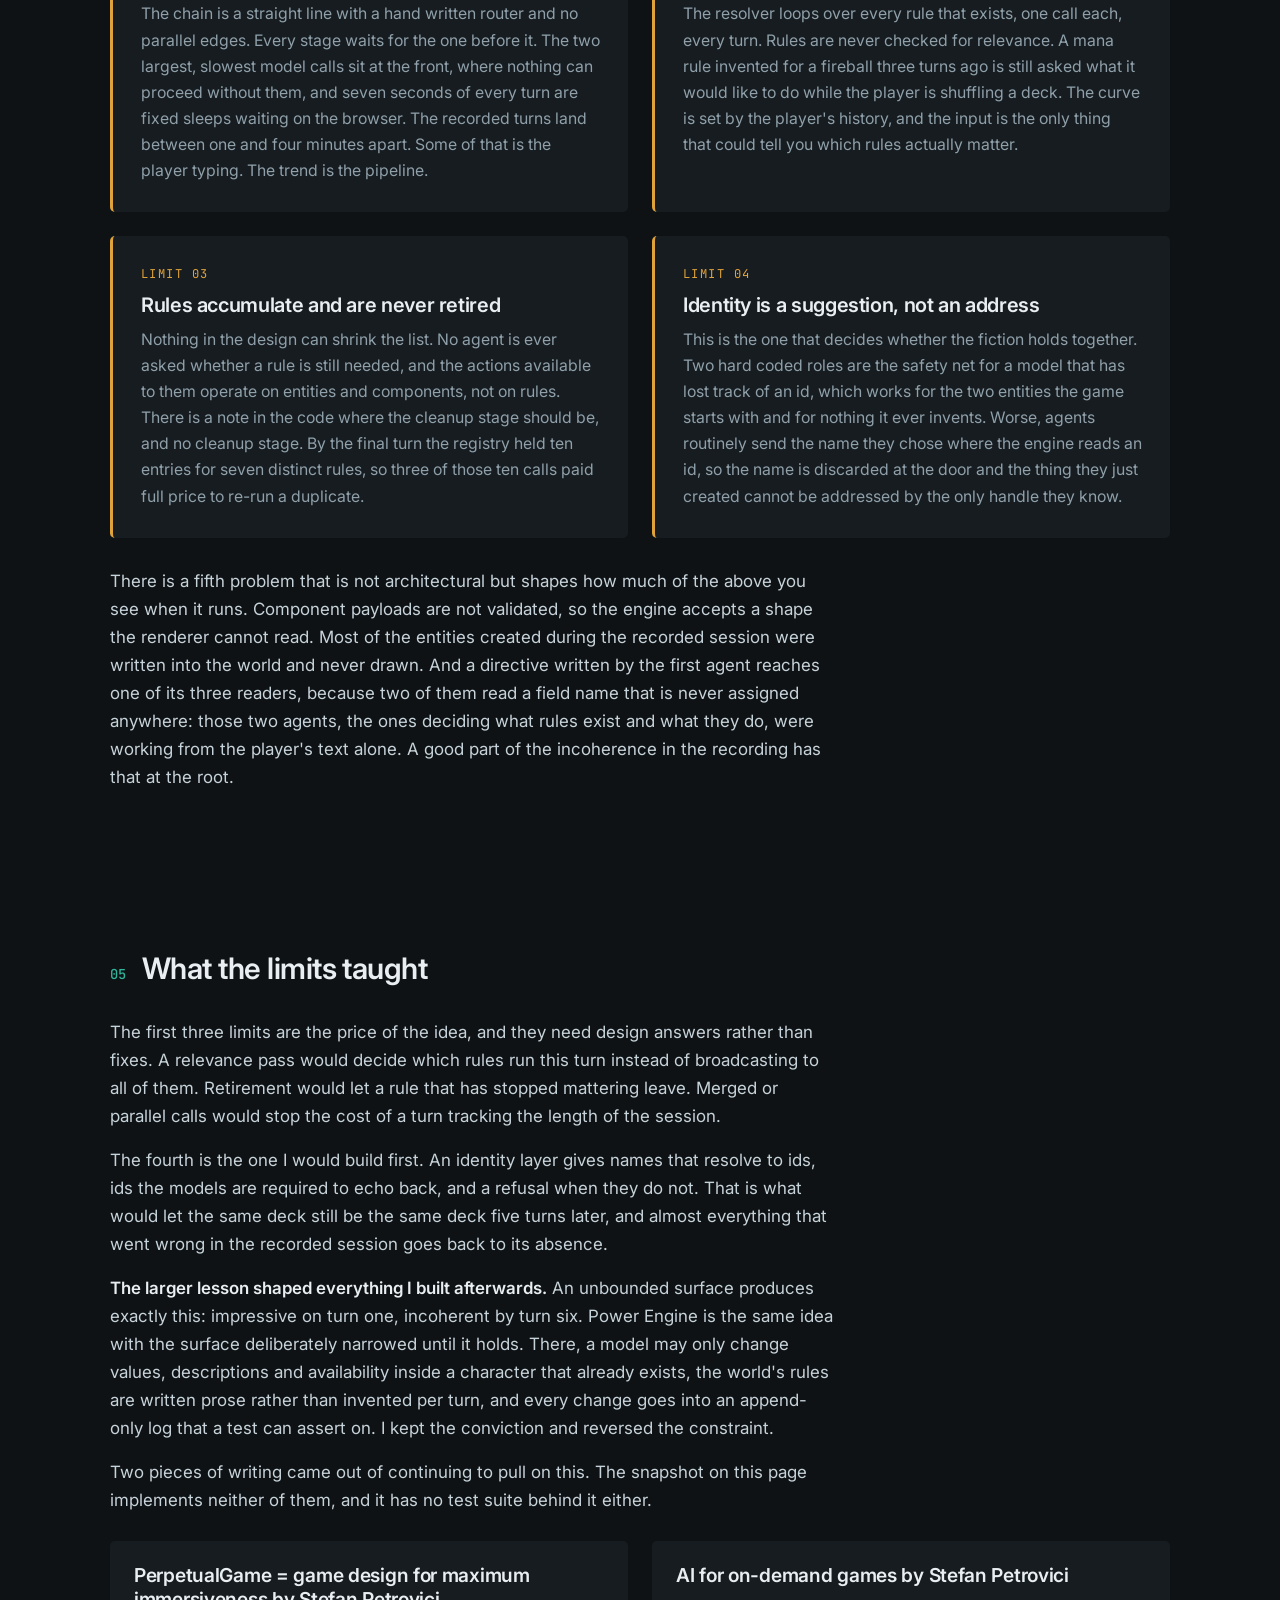
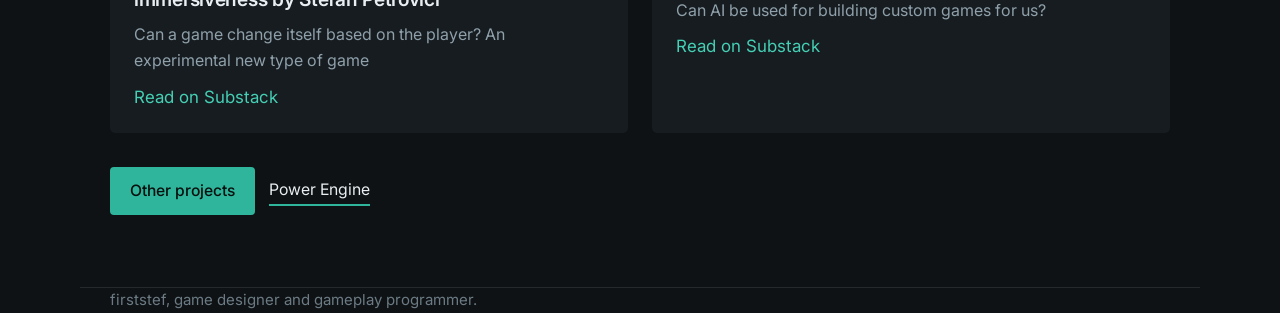
==== commit a0315274: "Add games page, Streamer UNTIL case study, and image lightbox New games page covering all seven titl" ====
--- a/genai-ge/index.html
+++ b/genai-ge/index.html
@@ -3,7 +3,7 @@
 <head>
 <meta charset="utf-8">
 <meta name="viewport" content="width=device-width, initial-scale=1">
-<title>GenAI-GE — an engine that writes its own rules — firststef</title>
+<title>GenAI-GE, an engine that writes its own rules · firststef</title>
 <meta name="description" content="GenAI-GE: a 2024 runtime game engine where only rendering is hard coded and six agents invent the rest in response to what the player types. What it did, where it breaks, and what the limits taught.">
 <link rel="icon" href="../assets/favicon.svg" type="image/svg+xml">
 <link rel="stylesheet" href="../assets/style.css">
@@ -18,6 +18,7 @@
       <a href="#turn">One turn</a>
       <a href="#limits">Where it breaks</a>
       <a href="#learned">What it taught</a>
+      <a href="../games.html">Games</a>
       <a href="../index.html">All work</a>
     </nav>
   </div>
@@ -168,46 +169,23 @@
   <div class="wrap">
     <div class="section-head"><span class="num">05</span><h2>What the limits taught</h2></div>
     <div class="prose">
-      <p>The first three are the price of the idea, and they need design answers rather than fixes. A relevance pass deciding which rules run this turn instead of broadcasting to all of them. Retirement, so a rule that has stopped mattering can leave. Merged or parallel calls, so the cost of a turn stops tracking the length of the session.</p>
-      <p>The fourth is different and it is the one I would build first. An identity layer: names that resolve to ids, ids the models are required to echo back, and a refusal when they do not. That is what would let the same deck still be the same deck five turns later, and almost everything that went wrong in the recorded session goes back to its absence.</p>
-      <p><strong>The larger lesson is the one that shaped everything I built afterwards.</strong> An unbounded surface produces exactly this: impressive on turn one, incoherent by turn six. Power Engine is the same idea with the surface deliberately narrowed until it holds. There, a model may only change values, descriptions and availability inside a character that already exists, the world's rules are written prose rather than invented per turn, and every change goes into an append-only log that a test can assert on. Same conviction, opposite constraint.</p>
-      <p>Two pieces of writing came out of continuing to pull on this. Neither of them is implemented in the snapshot on this page.</p>
+      <p>The first three limits are the price of the idea, and they need design answers rather than fixes. A relevance pass would decide which rules run this turn instead of broadcasting to all of them. Retirement would let a rule that has stopped mattering leave. Merged or parallel calls would stop the cost of a turn tracking the length of the session.</p>
+      <p>The fourth is the one I would build first. An identity layer gives names that resolve to ids, ids the models are required to echo back, and a refusal when they do not. That is what would let the same deck still be the same deck five turns later, and almost everything that went wrong in the recorded session goes back to its absence.</p>
+      <p><strong>The larger lesson shaped everything I built afterwards.</strong> An unbounded surface produces exactly this: impressive on turn one, incoherent by turn six. Power Engine is the same idea with the surface deliberately narrowed until it holds. There, a model may only change values, descriptions and availability inside a character that already exists, the world's rules are written prose rather than invented per turn, and every change goes into an append-only log that a test can assert on. I kept the conviction and reversed the constraint.</p>
+      <p>Two pieces of writing came out of continuing to pull on this. The snapshot on this page implements neither of them, and it has no test suite behind it either.</p>
     </div>
     <div class="grid cols-2" style="margin-top:26px;">
-      <article class="card">
-        <div class="body">
-          <div class="tag">May 2026</div>
-          <h3>PerpetualGame = game design for maximum immersiveness</h3>
-          <p>Games that never finish. Players spend currency in an in-game Feature Shop to request new features, agents implement them, and a running state document keeps the growing game coherent with itself. The retirement and relevance problems above are what this design is answering.</p>
-          <a class="go" href="https://stefanpetrovici.substack.com/p/perpetualgame-game-design-for-maximum" target="_blank" rel="noopener">Read on Substack</a>
-        </div>
-      </article>
-      <article class="card">
-        <div class="body">
-          <div class="tag">May 2026</div>
-          <h3>AI for on-demand games</h3>
-          <p>How you test a game that did not exist when the test was written. A headless browser drives the build, a vision model reads each screenshot and chooses the next action, and the loop closes without a fixed script. GenAI-GE having no tests at all is a large part of why this became interesting to me.</p>
-          <a class="go" href="https://stefanpetrovici.substack.com/p/ai-for-on-demand-games" target="_blank" rel="noopener">Read on Substack</a>
-        </div>
-      </article>
-    </div>
-  </div>
-</section>
-
-<section id="scope">
-  <div class="wrap">
-    <div class="section-head"><span class="num">06</span><h2>What this snapshot is not</h2></div>
-    <div class="prose">
-      <ul>
-        <li>It is December 2024 and it has not been touched since. Nothing on this page describes work done later.</li>
-        <li>It has six recorded player turns behind it. That is the entire evidence base, and every number above comes from those six.</li>
-        <li>There is no test suite of any kind.</li>
-        <li>It does not implement the Feature Shop or the state document from the writing above. Those are later ideas, and I would rather say so than let a reader assume the engine grew into them.</li>
-        <li>It was a prototype for an argument, and the argument turned out to be half right, which is the useful half.</li>
-      </ul>
-      <div class="cta" style="margin-top:26px;">
-        <a class="btn" href="../power-engine/index.html">The other project</a>
-        <a class="link" href="../index.html">Back to all work</a>
+
+      <div class="substack-post-embed"><p lang="en">PerpetualGame = game design for maximum immersiveness by Stefan Petrovici</p><p>Can a game change itself based on the player? An experimental new type of game</p><a data-post-link href="https://stefanpetrovici.substack.com/p/perpetualgame-game-design-for-maximum">Read on Substack</a></div>
+
+      <div class="substack-post-embed"><p lang="en">AI for on-demand games by Stefan Petrovici</p><p>Can AI be used for building custom games for us?</p><a data-post-link href="https://stefanpetrovici.substack.com/p/ai-for-on-demand-games">Read on Substack</a></div>
+
+    </div>
+    <script async src="https://substack.com/embedjs/embed.js" charset="utf-8"></script>
+    <div class="prose">
+      <div class="cta" style="margin-top:34px;">
+        <a class="btn" href="../index.html">Other projects</a>
+        <a class="link" href="../power-engine/index.html">Power Engine</a>
       </div>
     </div>
   </div>
@@ -217,5 +195,6 @@
   firststef, game designer and gameplay programmer.
 </footer>
 
+<script src="../assets/lightbox.js"></script>
 </body>
 </html>
--- a/assets/style.css
+++ b/assets/style.css
@@ -1,4 +1,4 @@
-/* firststef — LLM and AI game design portfolio
+/* firststef, LLM and AI game design portfolio
    cool graphite, one signal-teal accent, amber reserved for limits. sans headings,
    monospace for anything mechanical. same structure as the narrative portfolio, cold instead of warm. */
 @import url('https://fonts.googleapis.com/css2?family=Inter:wght@400;500;600;700&family=JetBrains+Mono:wght@400;500&display=swap');
@@ -202,3 +202,27 @@
   .feature .ft-media{order:-1;}
   .facts{grid-template-columns:1fr;}
 }
+
+/* substack embeds: the widget swaps this block for an iframe, so these rules
+   only style the fallback that shows before or instead of the script loading */
+.substack-post-embed{background:var(--bg-2);border-radius:5px;padding:22px 24px;margin:0;}
+.substack-post-embed p{margin:0 0 10px;color:var(--muted);font-size:1rem;}
+.substack-post-embed p:first-child{color:var(--ink);font-size:1.2rem;font-weight:600;
+  line-height:1.25;letter-spacing:-.015em;}
+.substack-post-embed a{color:var(--accent-2);}
+
+/* ---- image lightbox ---- */
+img.zoomable{cursor:zoom-in;}
+img.zoomable:focus-visible{outline:2px solid var(--accent);outline-offset:3px;}
+body.lb-open{overflow:hidden;}
+.lb{position:fixed;top:0;right:0;bottom:0;left:0;z-index:100;display:none;
+  align-items:center;justify-content:center;flex-direction:column;gap:14px;padding:28px;
+  background:rgba(8,10,12,.94);}
+.lb.on{display:flex;}
+.lb-img{max-width:96vw;max-height:84vh;width:auto;height:auto;object-fit:contain;
+  border-radius:4px;box-shadow:0 30px 80px rgba(0,0,0,.6);cursor:zoom-out;}
+.lb-cap{color:var(--muted);font-size:.95rem;text-align:center;max-width:80ch;}
+.lb-full{color:var(--accent-2);margin-left:12px;white-space:nowrap;}
+.lb-close{position:absolute;top:18px;right:22px;background:var(--bg-3);color:var(--ink);
+  border:0;border-radius:4px;padding:8px 15px;font:inherit;font-size:.92rem;cursor:pointer;}
+.lb-close:hover{background:#39424a;}
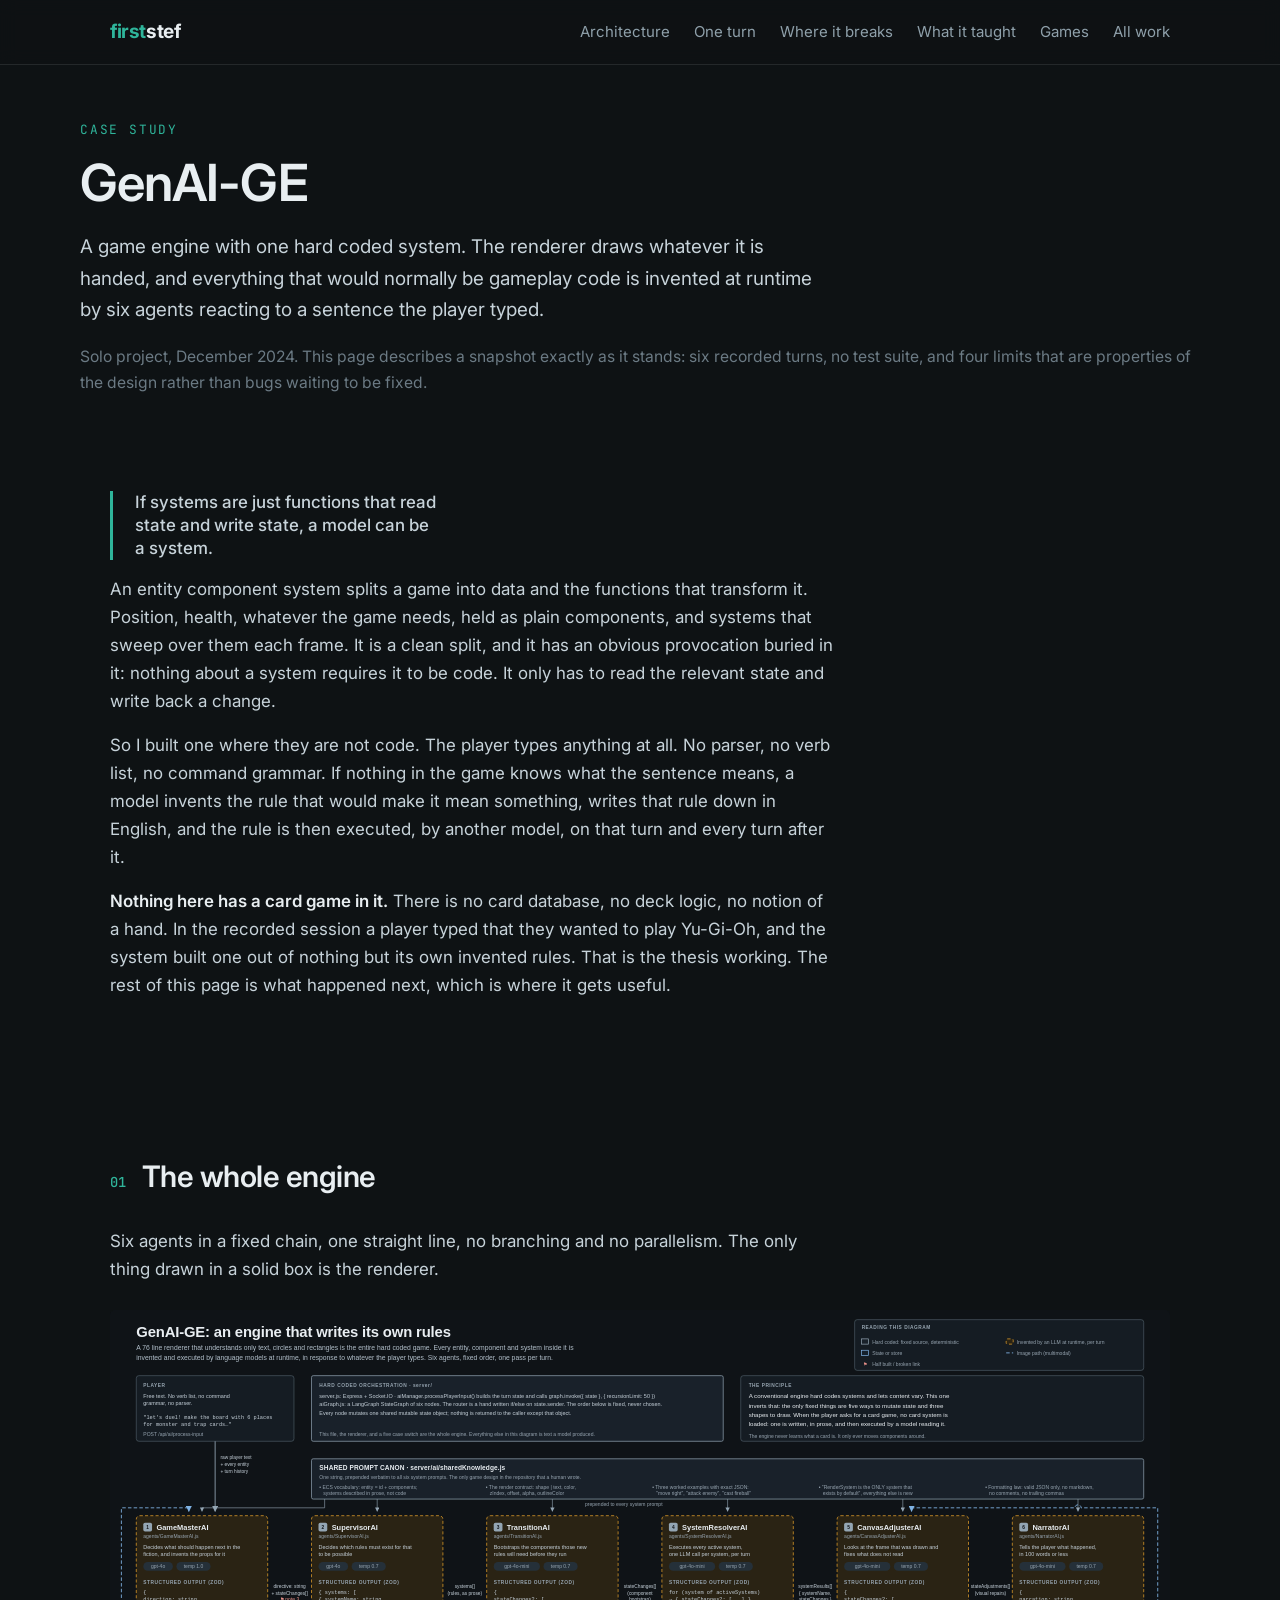
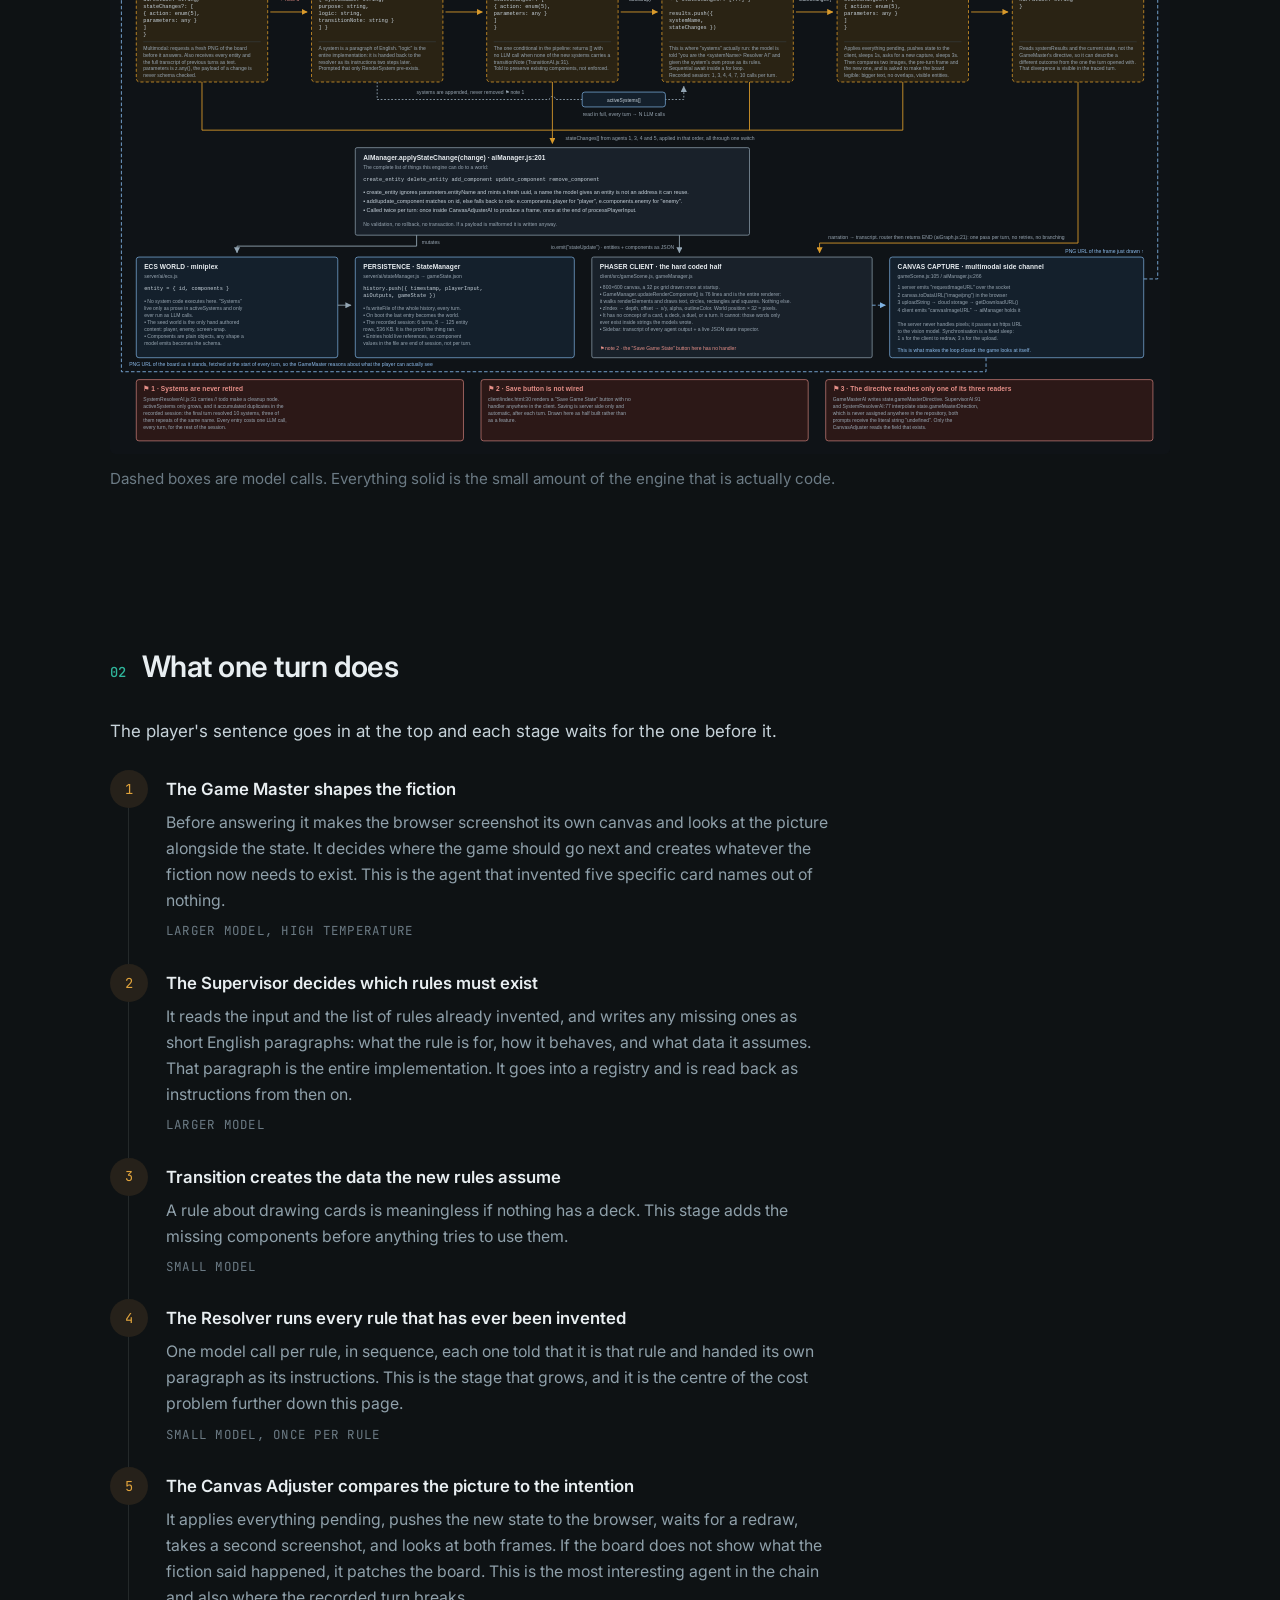
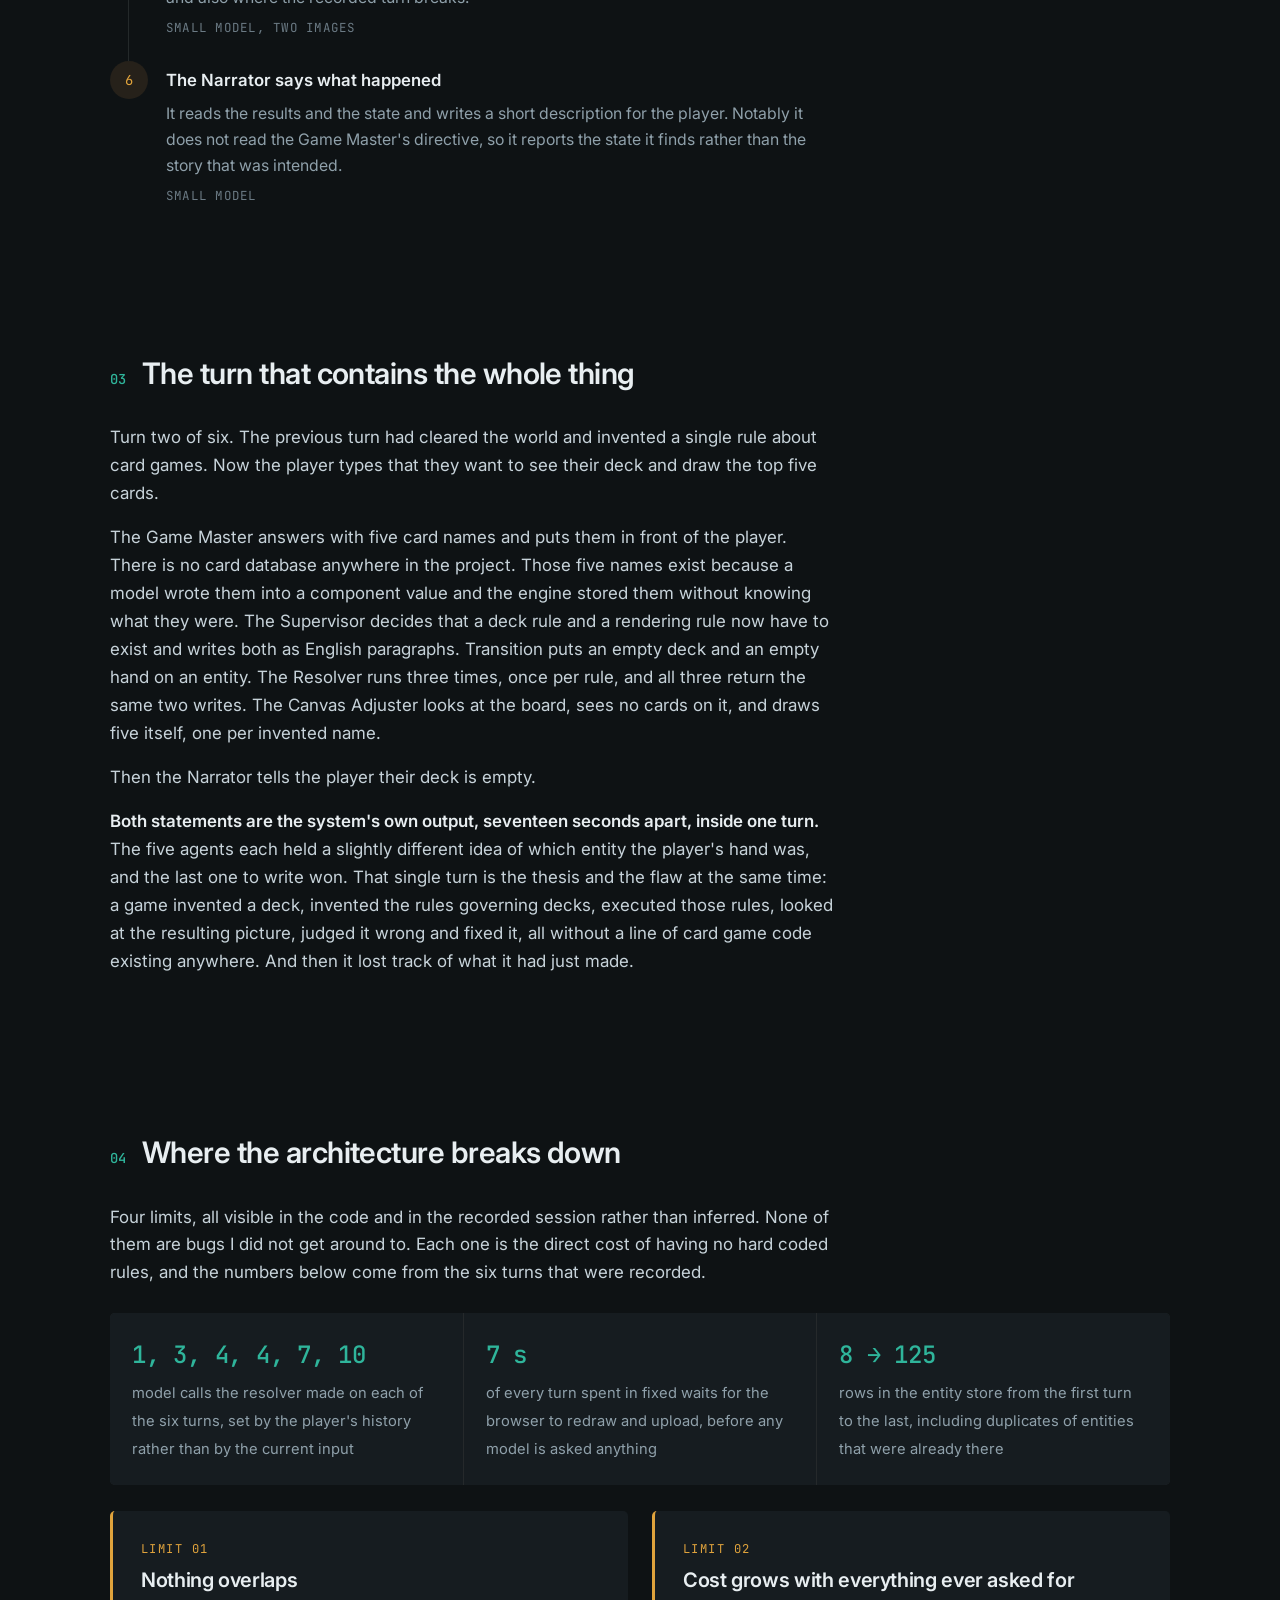
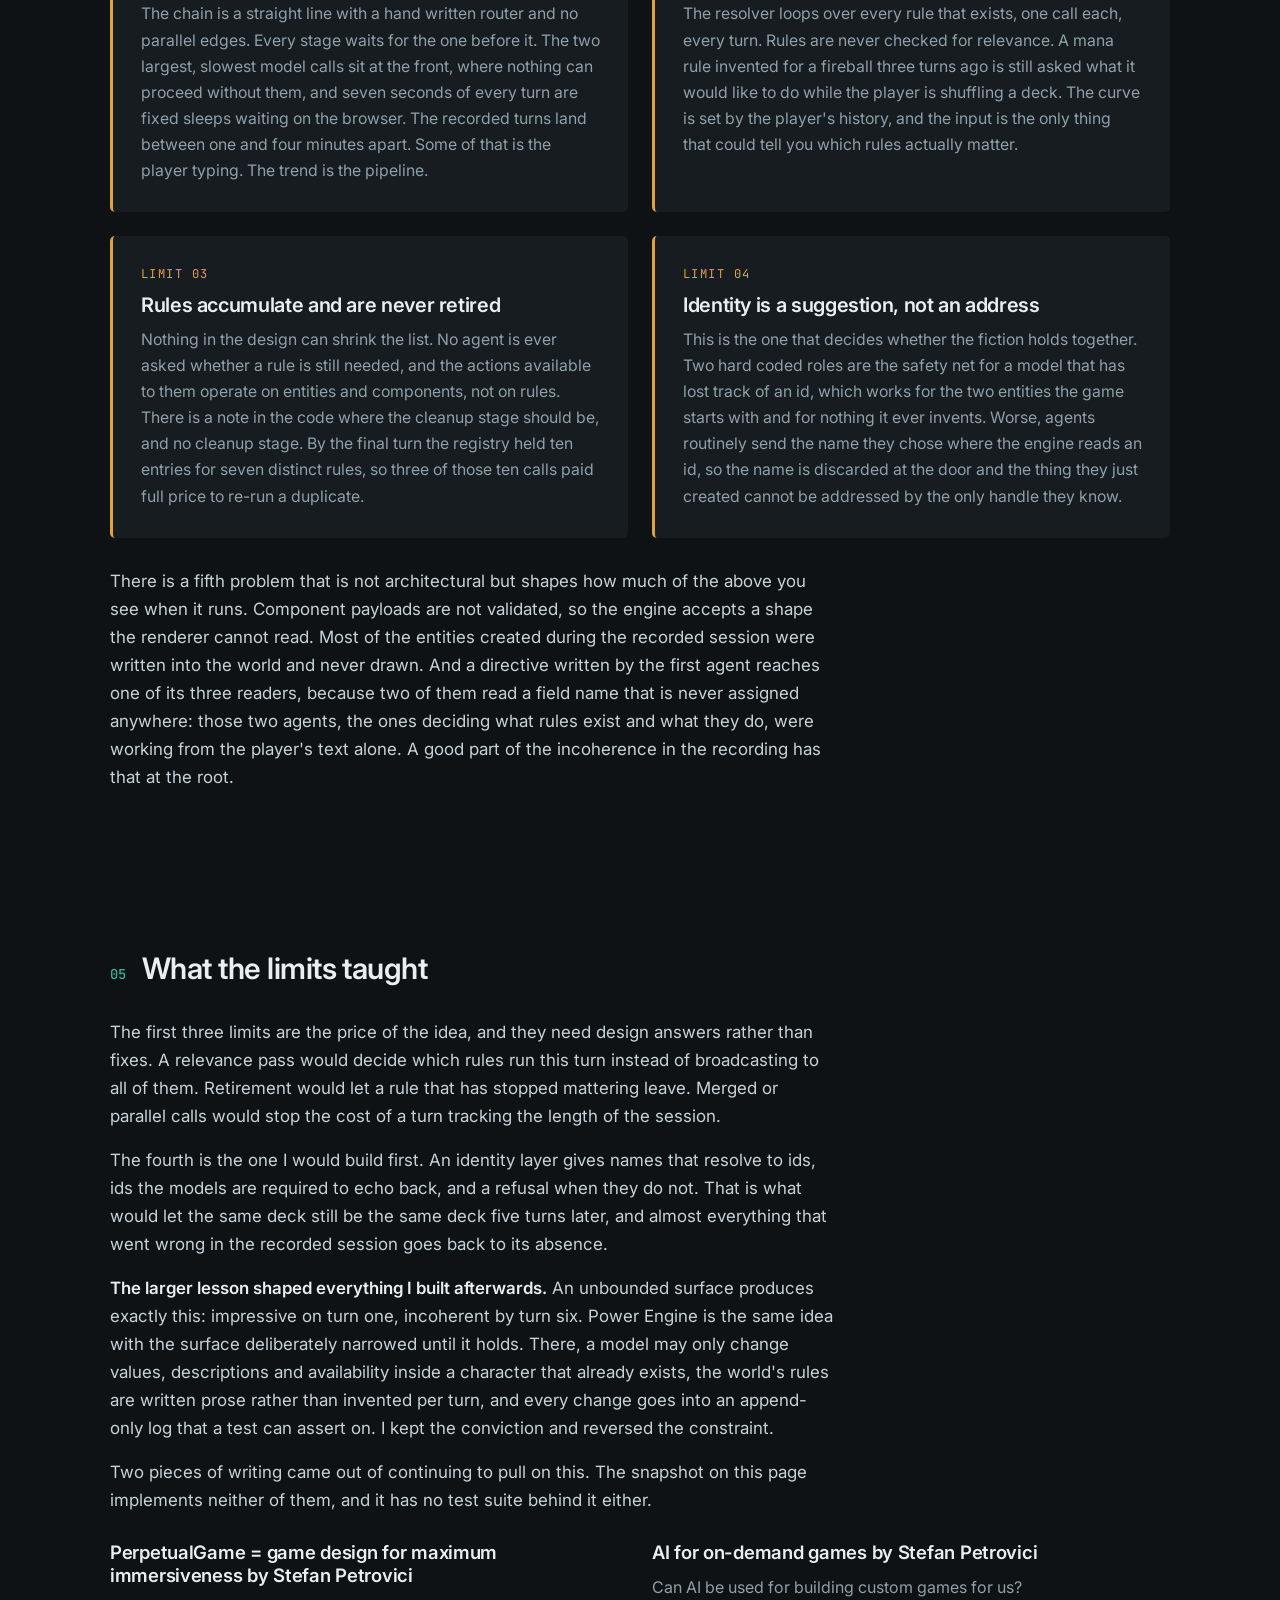
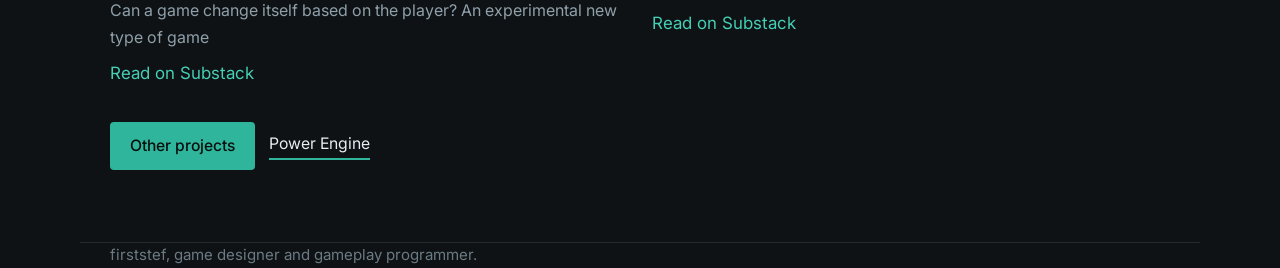
==== commit 4dcb1432: "Pair each Substack embed with its own script tag Sharing one script tag between the two embeds left " ====
--- a/genai-ge/index.html
+++ b/genai-ge/index.html
@@ -176,12 +176,11 @@
     </div>
     <div class="grid cols-2" style="margin-top:26px;">
 
-      <div class="substack-post-embed"><p lang="en">PerpetualGame = game design for maximum immersiveness by Stefan Petrovici</p><p>Can a game change itself based on the player? An experimental new type of game</p><a data-post-link href="https://stefanpetrovici.substack.com/p/perpetualgame-game-design-for-maximum">Read on Substack</a></div>
+      <div class="substack-post-embed"><p lang="en">PerpetualGame = game design for maximum immersiveness by Stefan Petrovici</p><p>Can a game change itself based on the player? An experimental new type of game</p><a data-post-link href="https://stefanpetrovici.substack.com/p/perpetualgame-game-design-for-maximum">Read on Substack</a></div><script async src="https://substack.com/embedjs/embed.js" charset="utf-8"></script>
 
-      <div class="substack-post-embed"><p lang="en">AI for on-demand games by Stefan Petrovici</p><p>Can AI be used for building custom games for us?</p><a data-post-link href="https://stefanpetrovici.substack.com/p/ai-for-on-demand-games">Read on Substack</a></div>
+      <div class="substack-post-embed"><p lang="en">AI for on-demand games by Stefan Petrovici</p><p>Can AI be used for building custom games for us?</p><a data-post-link href="https://stefanpetrovici.substack.com/p/ai-for-on-demand-games">Read on Substack</a></div><script async src="https://substack.com/embedjs/embed.js" charset="utf-8"></script>
 
     </div>
-    <script async src="https://substack.com/embedjs/embed.js" charset="utf-8"></script>
     <div class="prose">
       <div class="cta" style="margin-top:34px;">
         <a class="btn" href="../index.html">Other projects</a>
--- a/assets/style.css
+++ b/assets/style.css
@@ -71,12 +71,16 @@
 
 /* cards */
 .grid{display:grid;gap:24px;}
+.grid.cols-4{grid-template-columns:repeat(4,1fr);}
 .grid.cols-3{grid-template-columns:repeat(3,1fr);}
 .grid.cols-2{grid-template-columns:repeat(2,1fr);}
 .card{background:var(--bg-2);border-radius:5px;overflow:hidden;display:flex;flex-direction:column;
   transition:transform .18s ease, box-shadow .18s ease;}
 .card:hover{transform:translateY(-4px);box-shadow:var(--shadow);}
 .card .thumb{aspect-ratio:16/10;overflow:hidden;background:#070a0b;}
+.card.doc .thumb{aspect-ratio:1/1.32;}
+.card.doc h3{font-size:1.16rem;}
+.card.doc p{font-size:.94rem;}
 .card .thumb img{width:100%;height:100%;object-fit:cover;object-position:top center;}
 .card .body{padding:22px 24px 26px;display:flex;flex-direction:column;flex:1;}
 .card .tag{font-family:var(--mono);font-size:.76rem;letter-spacing:.12em;text-transform:uppercase;
@@ -196,6 +200,7 @@
 @media (max-width:840px){
   body{font-size:1.02rem;}
   .nav{display:none;}
+  .grid.cols-4{grid-template-columns:repeat(2,1fr);}
   .grid.cols-3,.grid.cols-2{grid-template-columns:1fr;}
   .feature,.split{grid-template-columns:1fr;}
   .feature{padding:24px;}
@@ -203,11 +208,11 @@
   .facts{grid-template-columns:1fr;}
 }
 
-/* substack embeds: the widget swaps this block for an iframe, so these rules
-   only style the fallback that shows before or instead of the script loading */
-.substack-post-embed{background:var(--bg-2);border-radius:5px;padding:22px 24px;margin:0;}
+/* substack embeds: the widget replaces this block with its own markup, so keep the
+   container unstyled and colour only the text that shows if the script does not run */
+.substack-post-embed{margin:0;align-self:start;}
 .substack-post-embed p{margin:0 0 10px;color:var(--muted);font-size:1rem;}
-.substack-post-embed p:first-child{color:var(--ink);font-size:1.2rem;font-weight:600;
+.substack-post-embed p:first-child{color:var(--ink);font-size:1.16rem;font-weight:600;
   line-height:1.25;letter-spacing:-.015em;}
 .substack-post-embed a{color:var(--accent-2);}
 
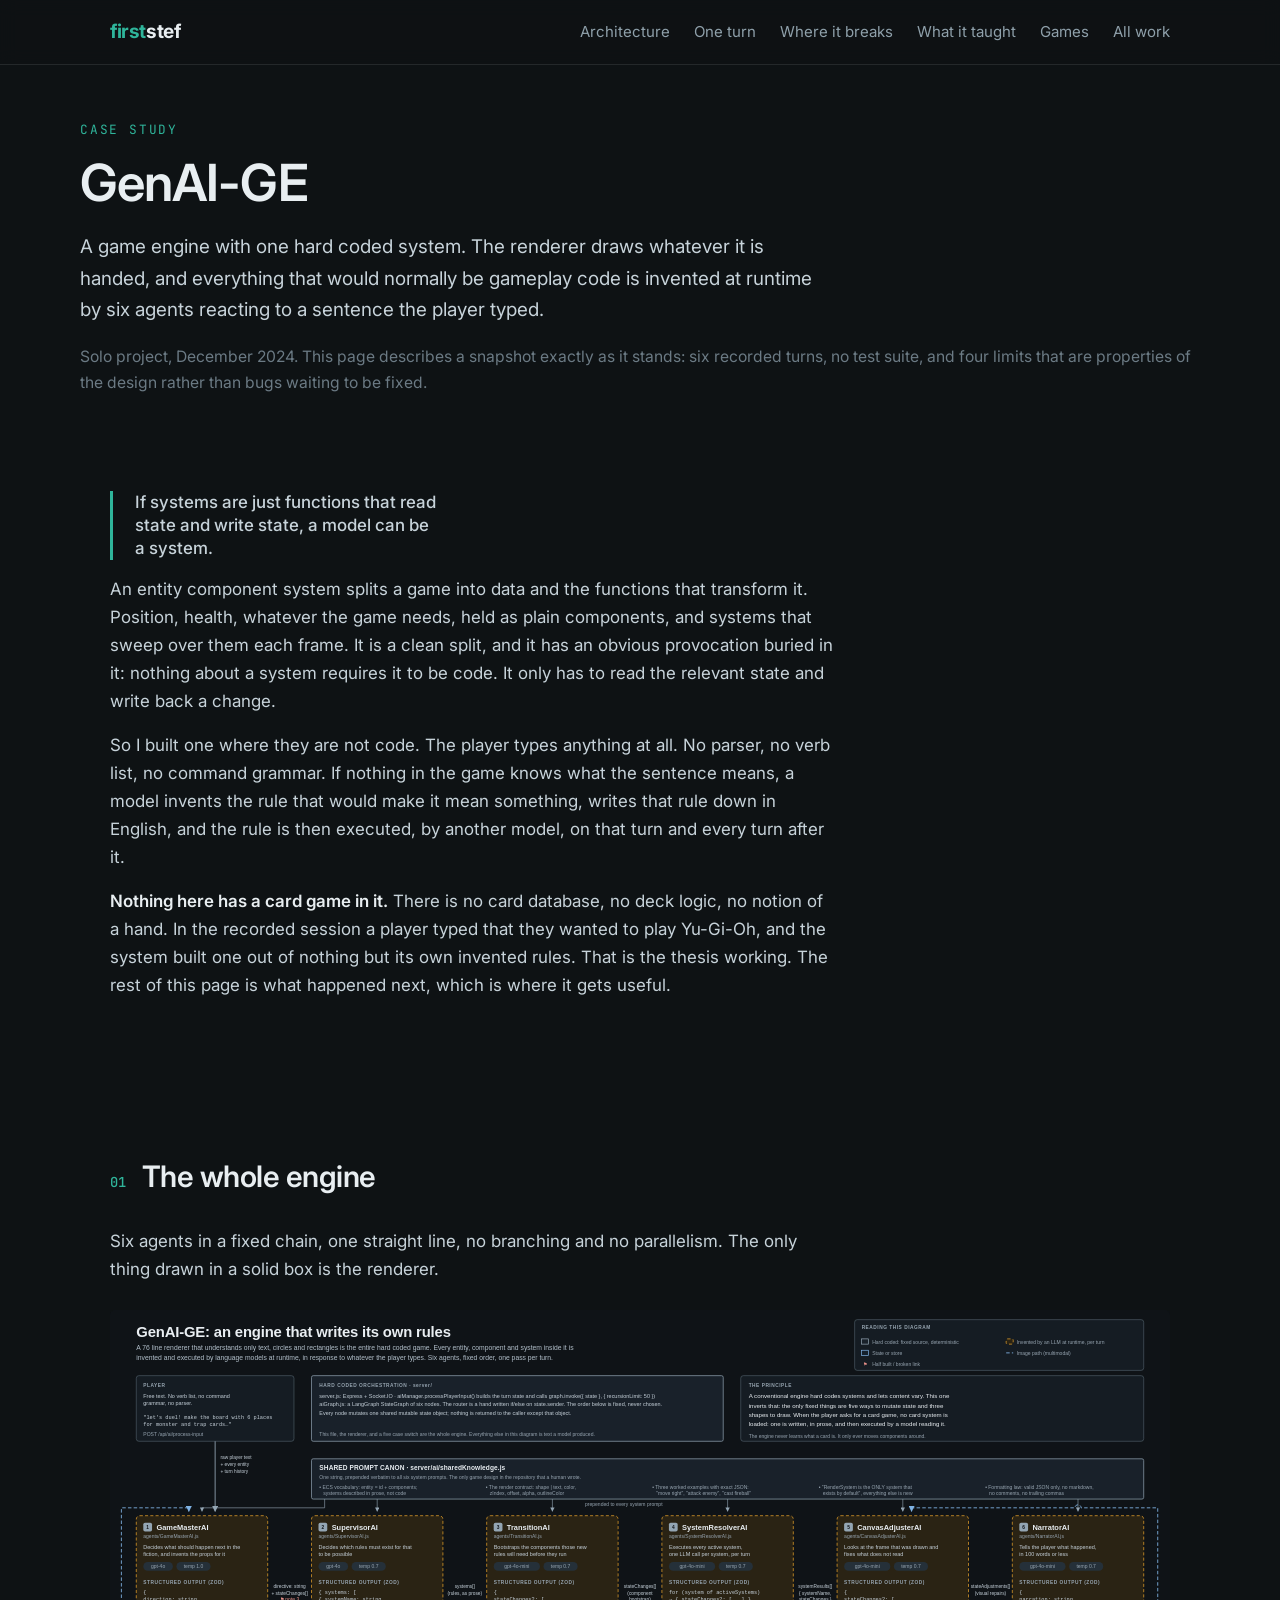
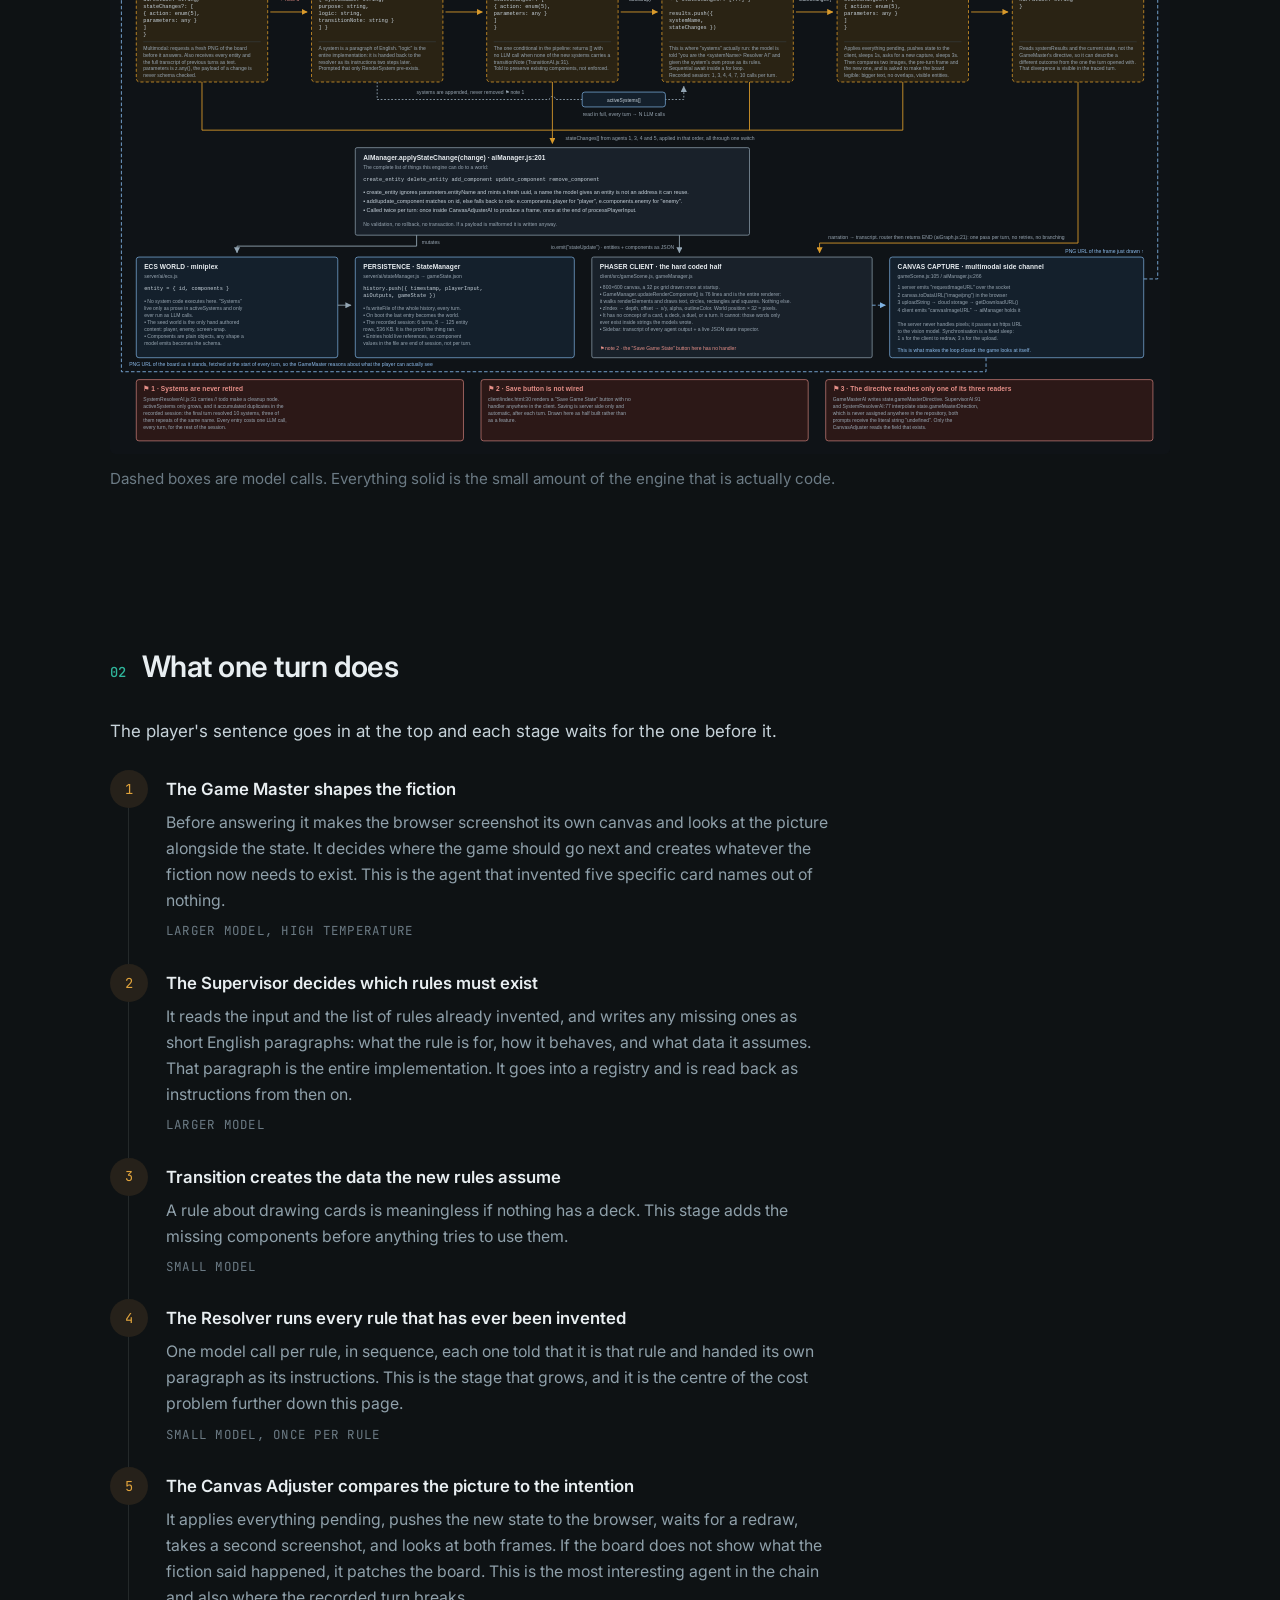
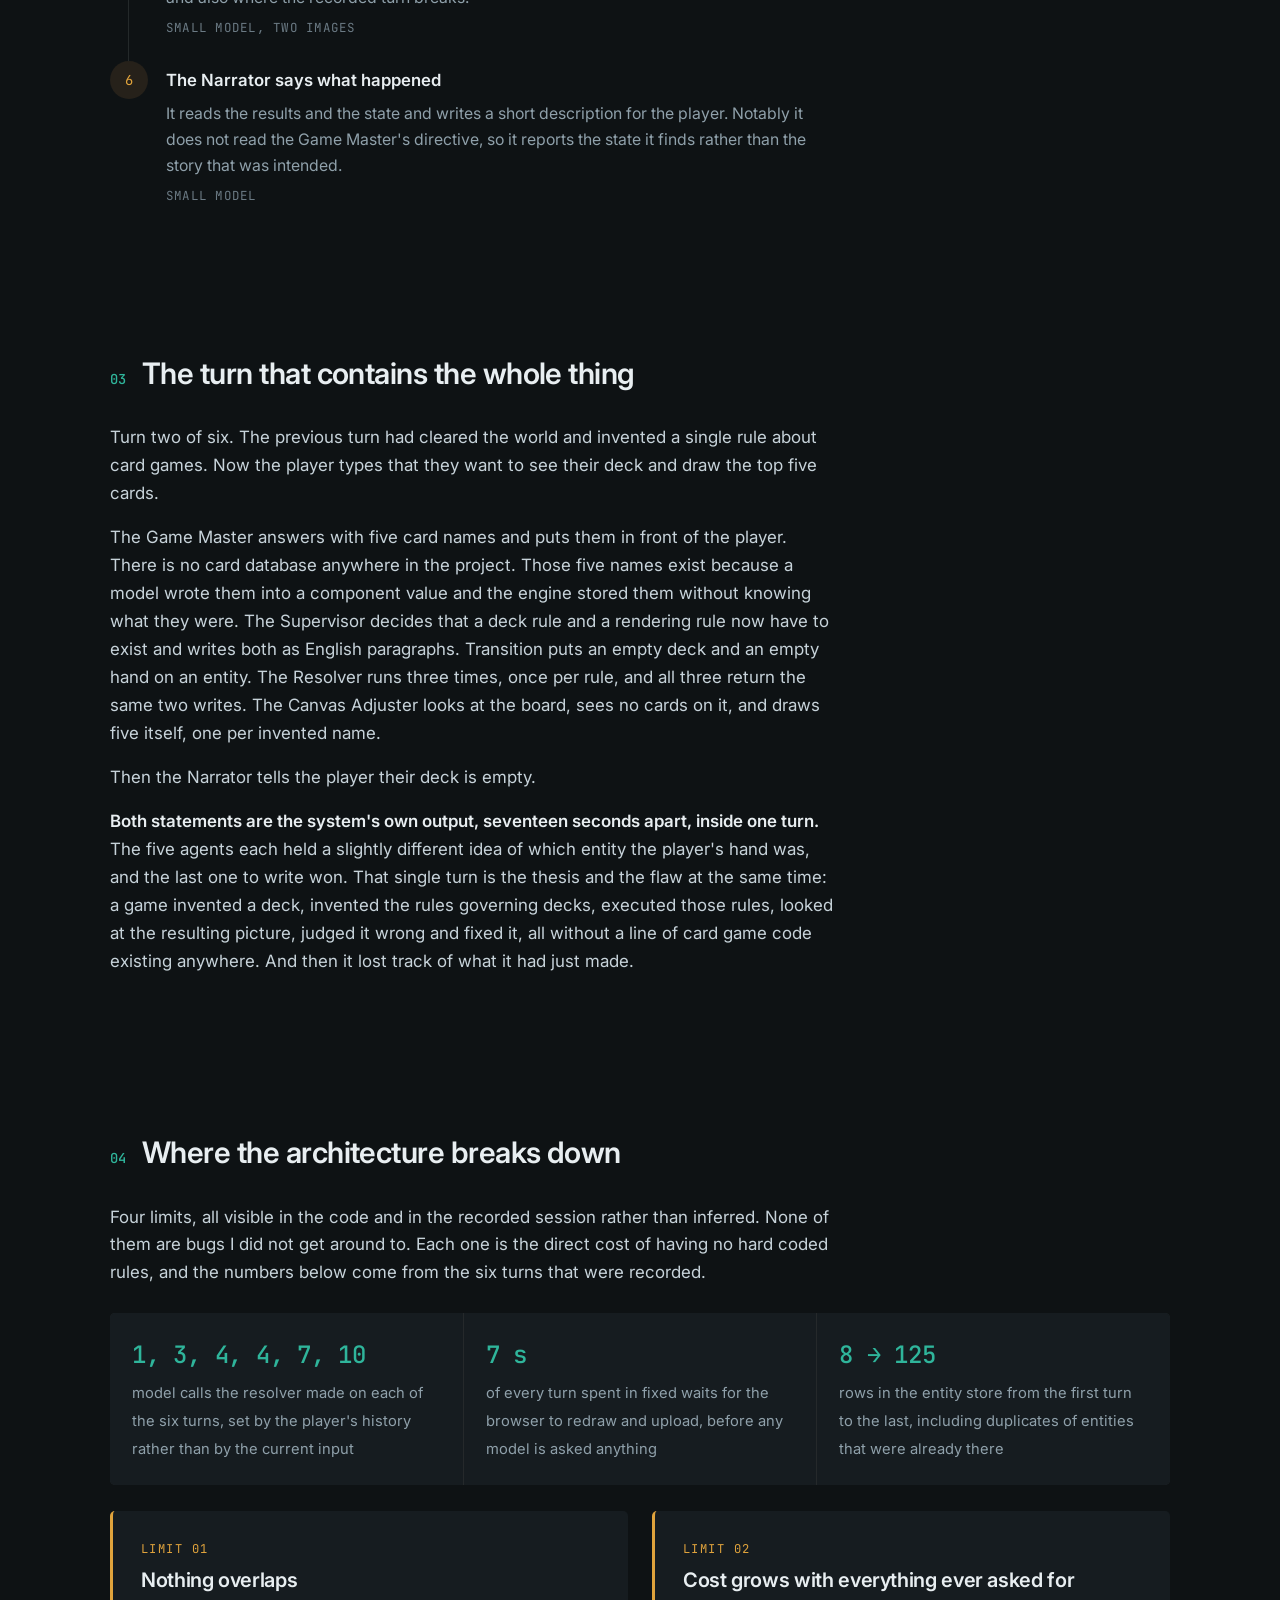
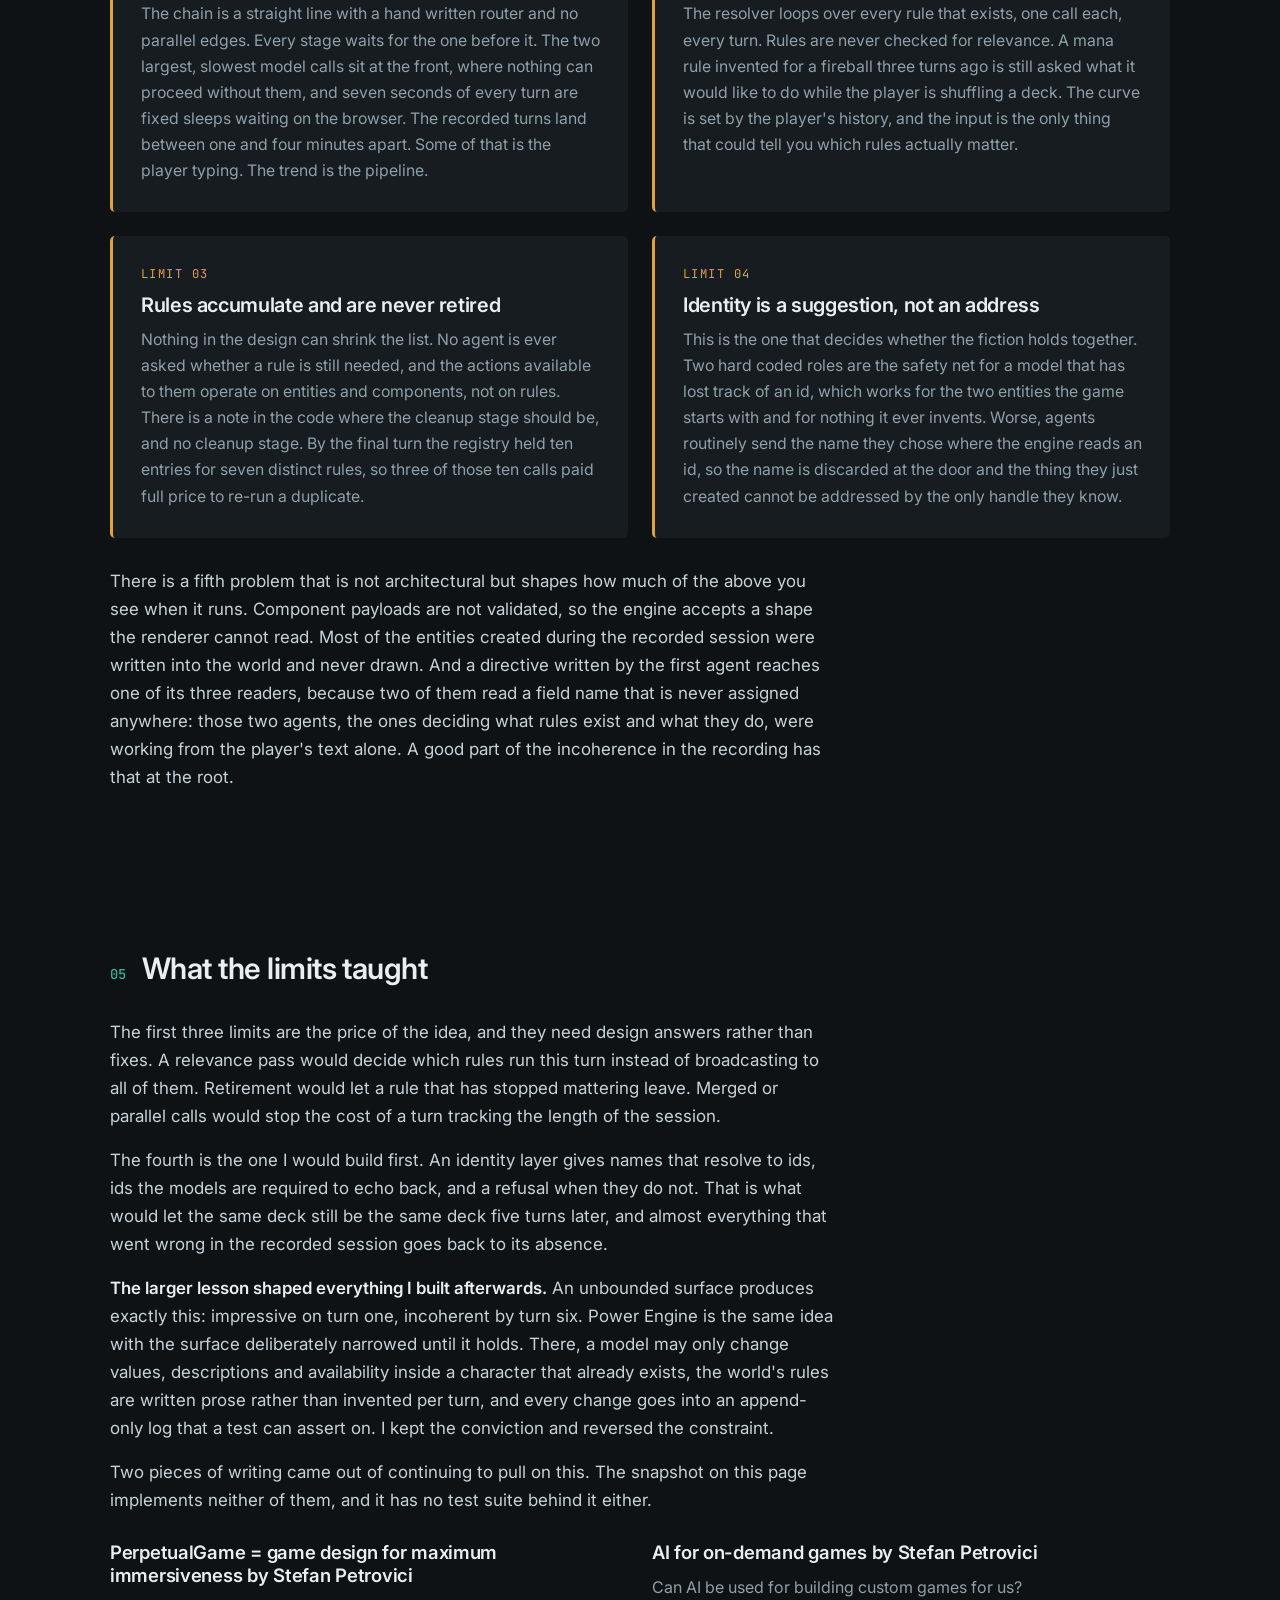
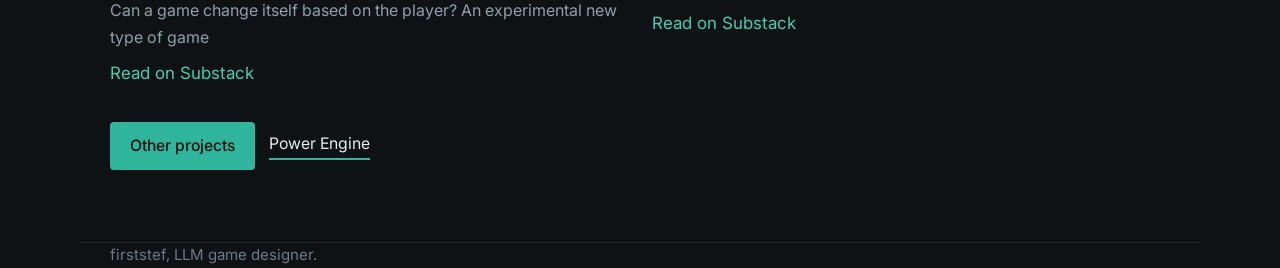
==== commit 46e3b4b7: "Change the footer to LLM game designer" ====
--- a/genai-ge/index.html
+++ b/genai-ge/index.html
@@ -191,7 +191,7 @@
 </section>
 
 <footer class="wrap">
-  firststef, game designer and gameplay programmer.
+  firststef, LLM game designer.
 </footer>
 
 <script src="../assets/lightbox.js"></script>
